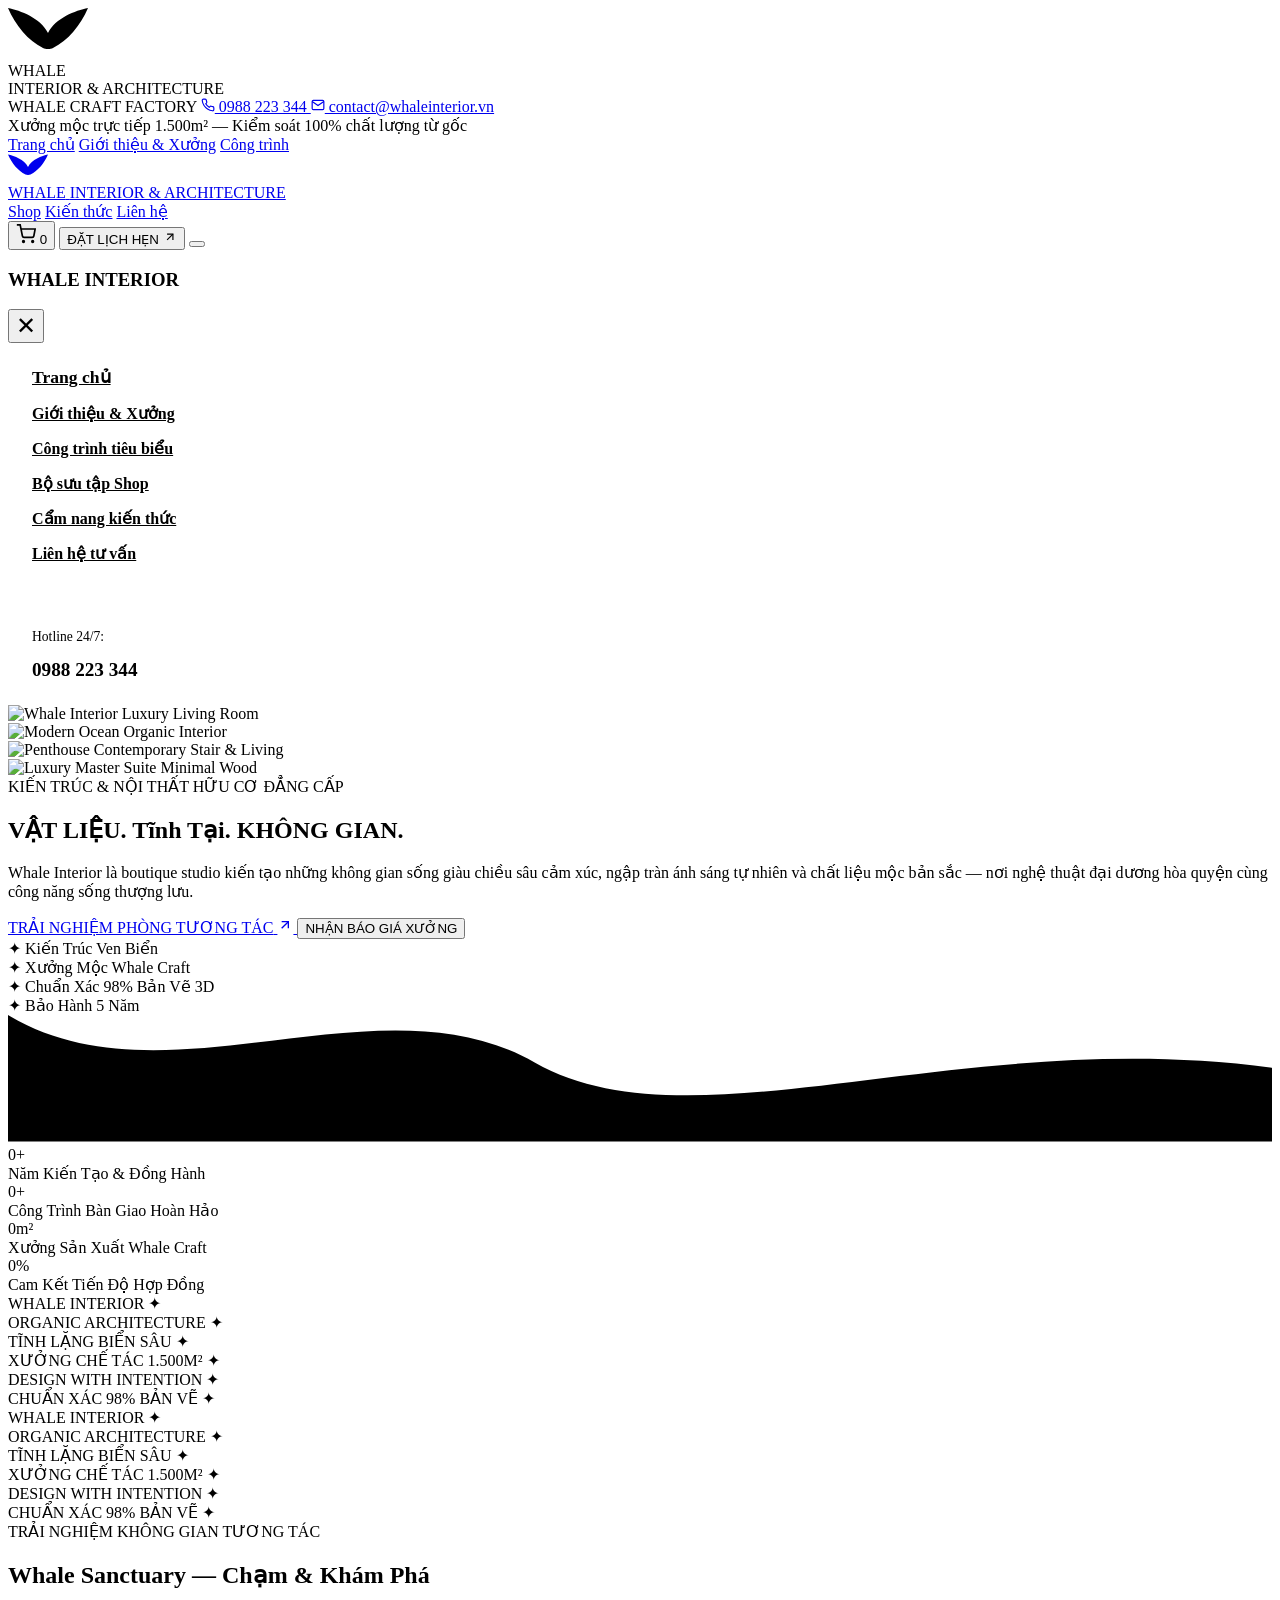
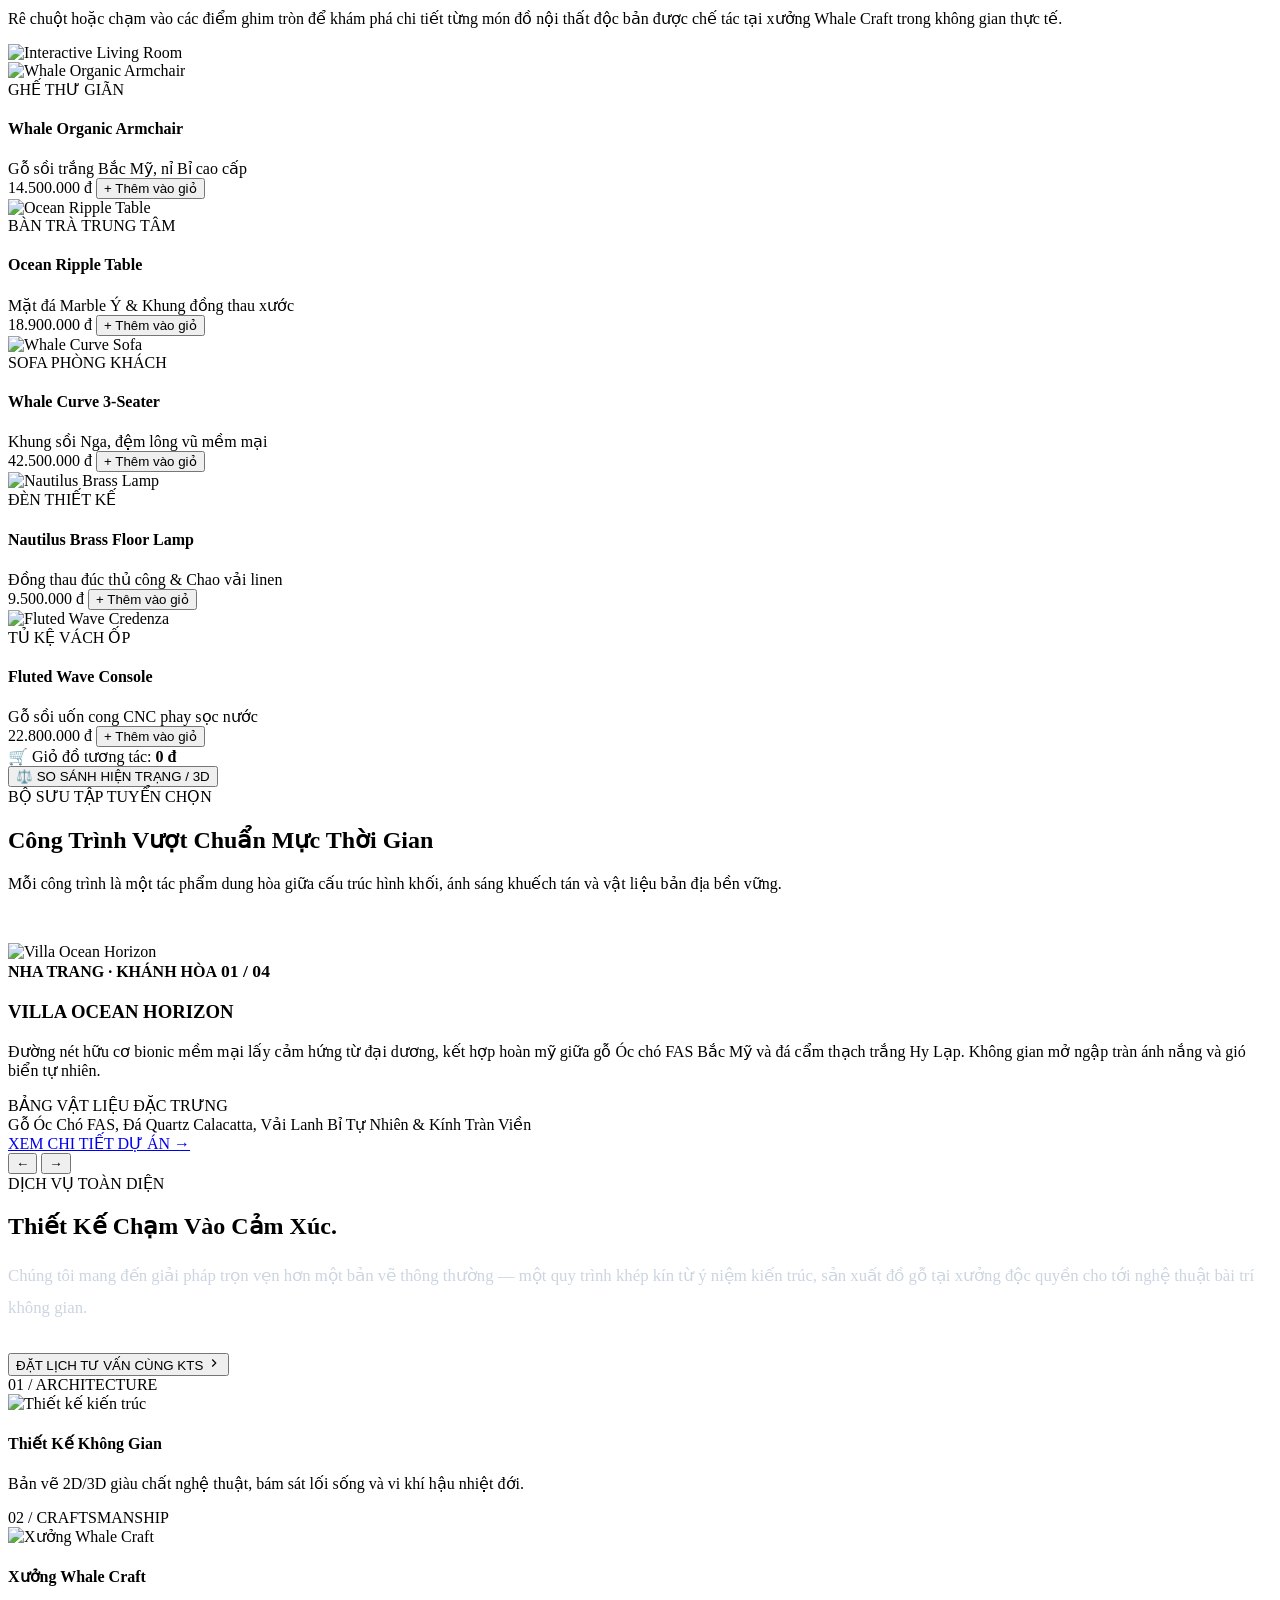
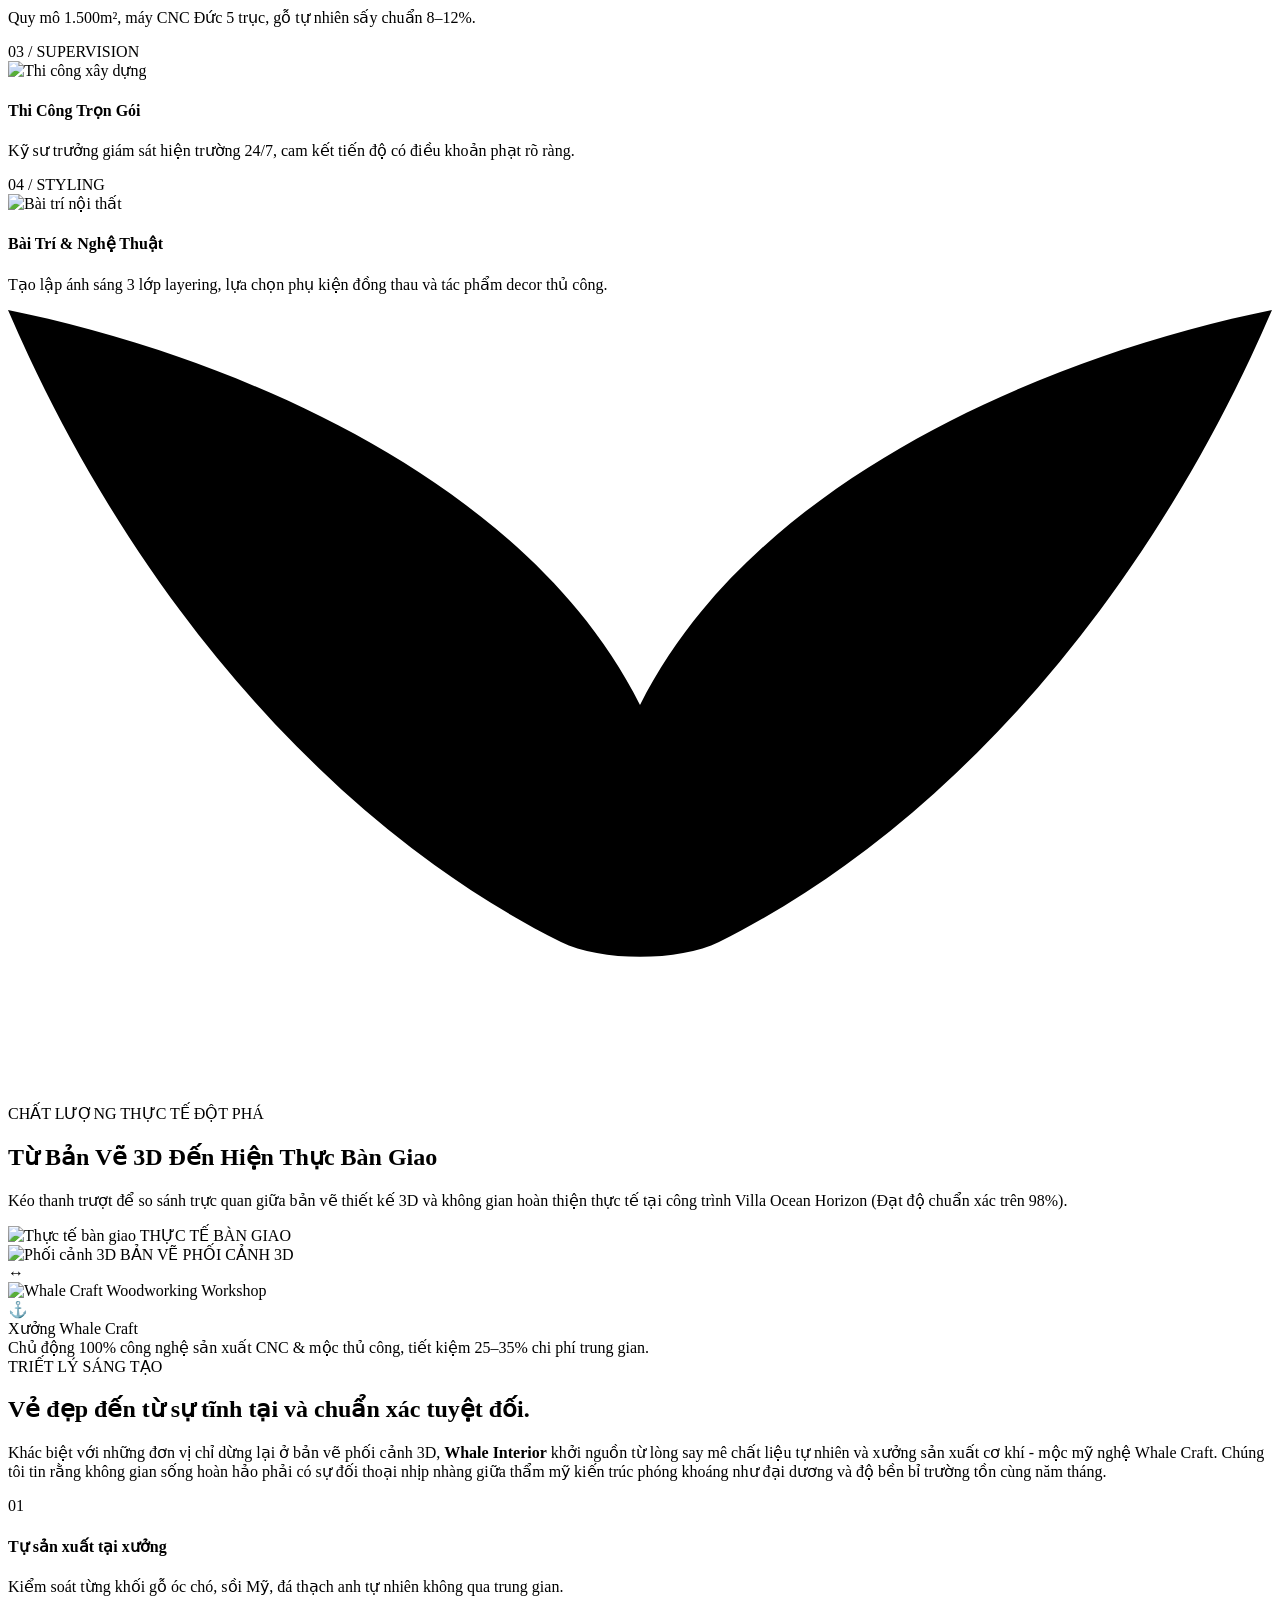
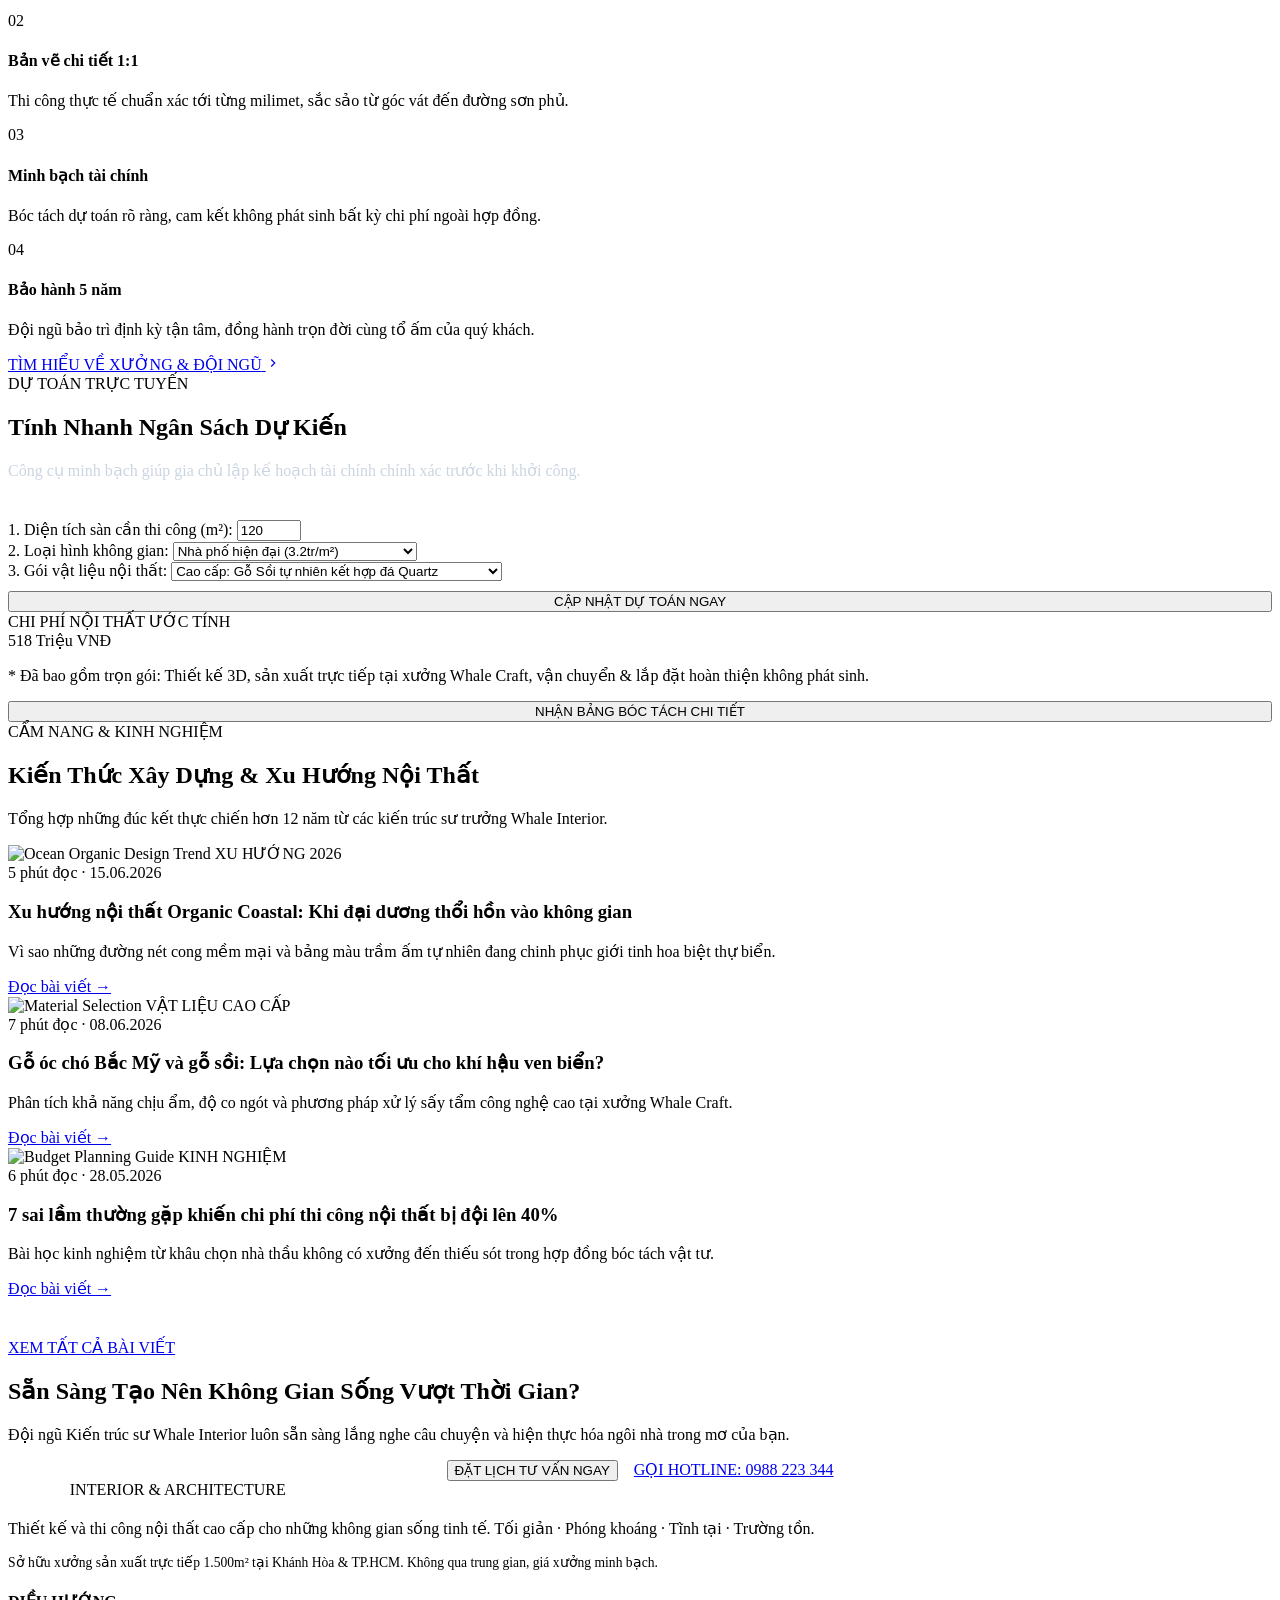
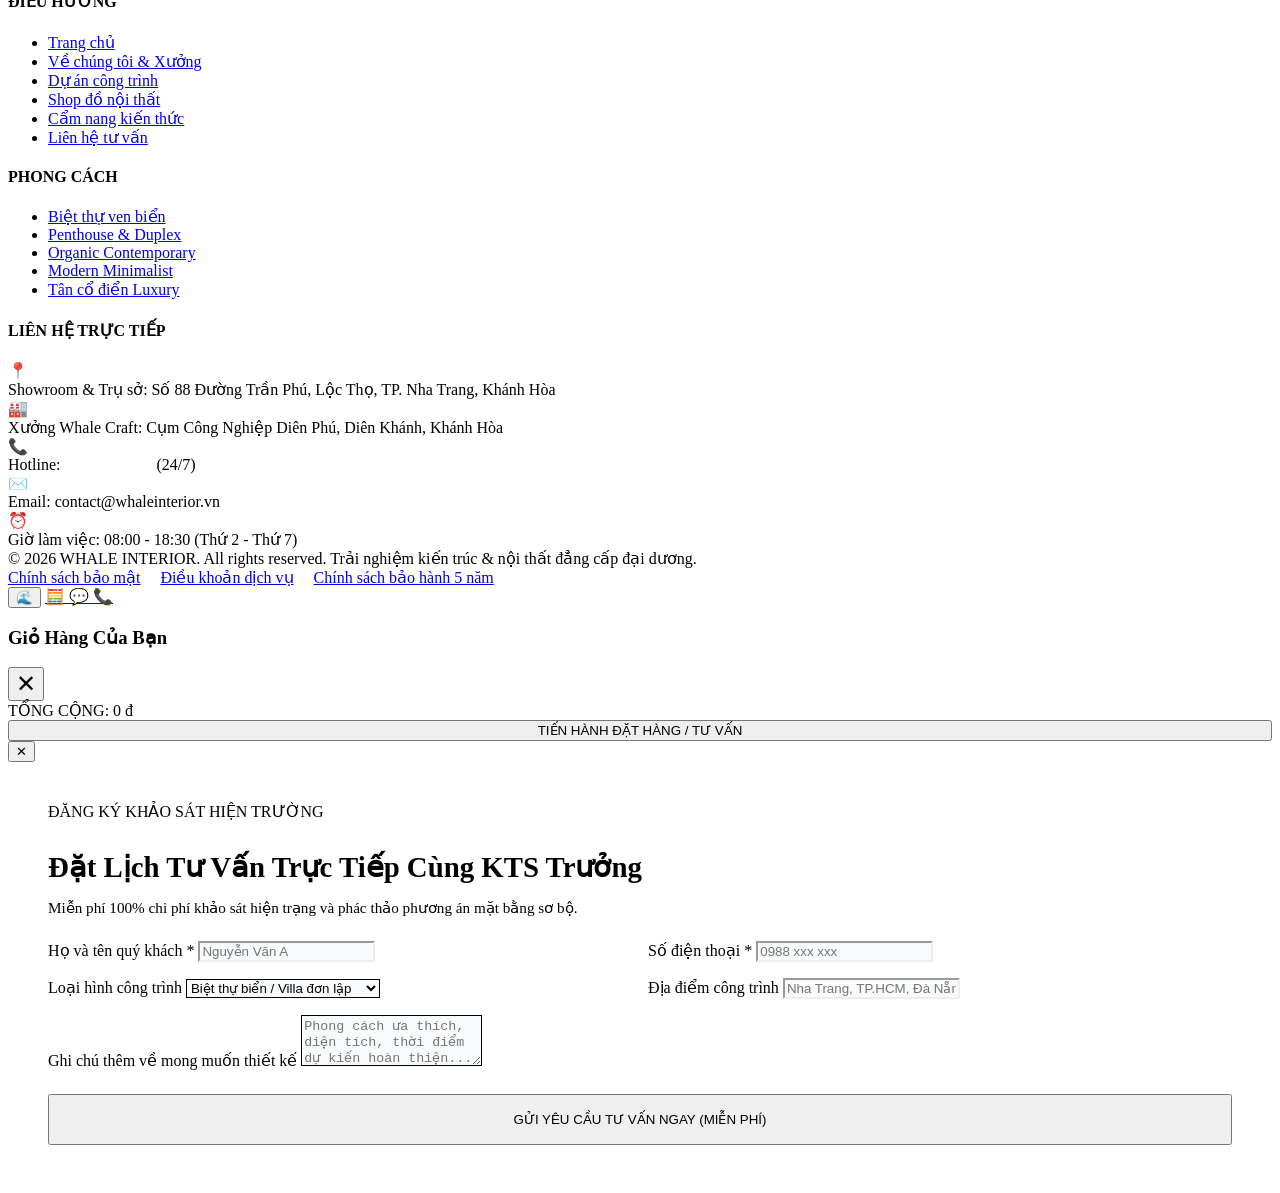
==== index.html @ c6dcd58f "Add files via upload" ====
<!DOCTYPE html>
<html lang="vi">
<head>
  <meta charset="UTF-8">
  <meta name="viewport" content="width=device-width, initial-scale=1.0">
  <title>WHALE INTERIOR — Kiến Trúc Phóng Khoáng · Nội Thất Hữu Cơ Đẳng Cấp</title>
  <meta name="description" content="Whale Interior — Không gian sống đương đại mang hơi thở đại dương. Trải nghiệm không gian tương tác Room Explorer, xưởng chế tác 1.500m², bảo hành 5 năm.">
  
  <!-- Google Fonts -->
  <link rel="preconnect" href="https://fonts.googleapis.com">
  <link rel="preconnect" href="https://fonts.gstatic.com" crossorigin>
  <link href="https://fonts.googleapis.com/css2?family=Playfair+Display:ital,wght@0,400..900;1,400..900&family=Plus+Jakarta+Sans:wght@300;400;500;600;700&display=swap" rel="stylesheet">
  
  <!-- CSS Stylesheet -->
  <link rel="stylesheet" href="css/style.css">
</head>
<body>

  <!-- Preloader: The Whale Ascent -->
  <div id="preloader">
    <div class="preloader-whale">
      <svg viewBox="0 0 64 40" width="80" height="50" fill="currentColor">
        <path d="M32 20C26 8 10 2 0 0C6 14 16 26 28 32C30 33 34 33 36 32C48 26 58 14 64 0C54 2 38 8 32 20Z"/>
      </svg>
    </div>
    <div class="preloader-brand">WHALE</div>
    <div class="preloader-sub">INTERIOR & ARCHITECTURE</div>
    <div class="preloader-bar-wrap">
      <div class="preloader-bar"></div>
    </div>
  </div>

  <!-- Topbar -->
  <div class="topbar">
    <div class="container">
      <div class="topbar-info">
        <span class="topbar-tag">WHALE CRAFT FACTORY</span>
        <a href="tel:0988223344">
          <svg width="14" height="14" viewBox="0 0 24 24" fill="none" stroke="currentColor" stroke-width="2"><path d="M22 16.92v3a2 2 0 0 1-2.18 2 19.79 19.79 0 0 1-8.63-3.07 19.5 19.5 0 0 1-6-6 19.79 19.79 0 0 1-3.07-8.67A2 2 0 0 1 4.11 2h3a2 2 0 0 1 2 1.72 12.84 12.84 0 0 0 .7 2.81 2 2 0 0 1-.45 2.11L8.09 9.91a16 16 0 0 0 6 6l1.27-1.27a2 2 0 0 1 2.11-.45 12.84 12.84 0 0 0 2.81.7A2 2 0 0 1 22 16.92z"/></svg>
          0988 223 344
        </a>
        <a href="mailto:contact@whaleinterior.vn">
          <svg width="14" height="14" viewBox="0 0 24 24" fill="none" stroke="currentColor" stroke-width="2"><path d="M4 4h16c1.1 0 2 .9 2 2v12c0 1.1-.9 2-2 2H4c-1.1 0-2-.9-2-2V6c0-1.1.9-2 2-2z"/><polyline points="22,6 12,13 2,6"/></svg>
          contact@whaleinterior.vn
        </a>
      </div>
      <div class="topbar-socials">
        <span>Xưởng mộc trực tiếp 1.500m² — Kiểm soát 100% chất lượng từ gốc</span>
      </div>
    </div>
  </div>

  <!-- Site Header -->
  <header class="site-header">
    <div class="container header-wrap">
      <!-- Left Navigation -->
      <nav class="nav-links">
        <a href="index.html" class="nav-link active">Trang chủ</a>
        <a href="ve-chung-toi.html" class="nav-link">Giới thiệu & Xưởng</a>
        <a href="du-an.html" class="nav-link">Công trình</a>
      </nav>

      <!-- Center Brand Logo -->
      <a href="index.html" class="brand">
        <div class="brand-icon">
          <svg viewBox="0 0 64 40" width="40" height="26" fill="currentColor">
            <path d="M32 20C26 8 10 2 0 0C6 14 16 26 28 32C30 33 34 33 36 32C48 26 58 14 64 0C54 2 38 8 32 20Z"/>
          </svg>
        </div>
        <span class="brand-title">WHALE</span>
        <span class="brand-sub">INTERIOR & ARCHITECTURE</span>
      </a>

      <!-- Right Navigation & Actions -->
      <div class="header-actions">
        <nav class="nav-links">
          <a href="shop.html" class="nav-link">Shop</a>
          <a href="kien-thuc.html" class="nav-link">Kiến thức</a>
          <a href="lien-he.html" class="nav-link">Liên hệ</a>
        </nav>

        <!-- Cart Button -->
        <button class="btn-cart-trigger" id="cartOpenBtn" title="Giỏ hàng">
          <svg width="20" height="20" viewBox="0 0 24 24" fill="none" stroke="currentColor" stroke-width="2"><circle cx="9" cy="21" r="1"/><circle cx="20" cy="21" r="1"/><path d="M1 1h4l2.68 13.39a2 2 0 0 0 2 1.61h9.72a2 2 0 0 0 2-1.61L23 6H6"/></svg>
          <span class="cart-badge">0</span>
        </button>

        <!-- Consultation Button -->
        <button class="btn-header-cta open-consult-modal">
          <span>ĐẶT LỊCH HẸN</span>
          <svg width="14" height="14" viewBox="0 0 24 24" fill="none" stroke="currentColor" stroke-width="2"><line x1="7" y1="17" x2="17" y2="7"/><polyline points="7 7 17 7 17 17"/></svg>
        </button>

        <!-- Mobile Toggle -->
        <button class="nav-toggle" aria-label="Menu">
          <span></span><span></span><span></span>
        </button>
      </div>
    </div>
  </header>

  <!-- Mobile Drawer -->
  <div id="mobileNavOverlay" class="cart-drawer-overlay"></div>
  <div id="mobileNavDrawer" class="cart-drawer">
    <div class="cart-drawer-head">
      <h3>WHALE INTERIOR</h3>
      <button onclick="document.getElementById('mobileNavDrawer').classList.remove('active'); document.getElementById('mobileNavOverlay').classList.remove('active');" style="font-size:1.5rem;">✕</button>
    </div>
    <div style="padding: 24px; display: flex; flex-direction: column; gap: 16px;">
      <a href="index.html" style="font-weight:700; color:var(--primary); font-size:1.1rem;">Trang chủ</a>
      <a href="ve-chung-toi.html" style="font-weight:600; color:var(--text-main);">Giới thiệu & Xưởng</a>
      <a href="du-an.html" style="font-weight:600; color:var(--text-main);">Công trình tiêu biểu</a>
      <a href="shop.html" style="font-weight:600; color:var(--text-main);">Bộ sưu tập Shop</a>
      <a href="kien-thuc.html" style="font-weight:600; color:var(--text-main);">Cẩm nang kiến thức</a>
      <a href="lien-he.html" style="font-weight:600; color:var(--text-main);">Liên hệ tư vấn</a>
      <hr style="border:none; border-top:1px solid var(--border-color); margin: 10px 0;">
      <div>
        <p style="font-size:0.85rem; color:var(--text-muted);">Hotline 24/7:</p>
        <strong style="font-size:1.2rem; color:var(--accent-gold);">0988 223 344</strong>
      </div>
    </div>
  </div>

  <main>
    <!-- Hero Cinematic Section (Editorial Typography Sōl Haus Style) -->
    <section class="hero">
      <div class="hero-slider">
        <div class="hero-slide active">
          <img src="https://images.unsplash.com/photo-1600210492486-724fe5c67fb0?auto=format&fit=crop&w=1920&q=80" alt="Whale Interior Luxury Living Room">
        </div>
        <div class="hero-slide">
          <img src="https://images.unsplash.com/photo-1618221195710-dd6b41faaea6?auto=format&fit=crop&w=1920&q=80" alt="Modern Ocean Organic Interior">
        </div>
        <div class="hero-slide">
          <img src="https://images.unsplash.com/photo-1600607687939-ce8a6c25118c?auto=format&fit=crop&w=1920&q=80" alt="Penthouse Contemporary Stair & Living">
        </div>
        <div class="hero-slide">
          <img src="https://images.unsplash.com/photo-1616486338812-3dadae4b4ace?auto=format&fit=crop&w=1920&q=80" alt="Luxury Master Suite Minimal Wood">
        </div>
      </div>
      <div class="hero-overlay"></div>

      <div class="hero-content">
        <span class="hero-badge reveal">KIẾN TRÚC & NỘI THẤT HỮU CƠ ĐẲNG CẤP</span>
        <h1 class="hero-title reveal stagger-1">
          VẬT LIỆU. <span class="italic-serif">Tĩnh Tại.</span> KHÔNG GIAN.
        </h1>
        <p class="hero-desc reveal stagger-2">Whale Interior là boutique studio kiến tạo những không gian sống giàu chiều sâu cảm xúc, ngập tràn ánh sáng tự nhiên và chất liệu mộc bản sắc — nơi nghệ thuật đại dương hòa quyện cùng công năng sống thượng lưu.</p>
        
        <div class="hero-actions reveal stagger-3">
          <a href="#roomExplorer" class="btn-primary">
            <span>TRẢI NGHIỆM PHÒNG TƯƠNG TÁC</span>
            <svg width="16" height="16" viewBox="0 0 24 24" fill="none" stroke="currentColor" stroke-width="2"><line x1="7" y1="17" x2="17" y2="7"/><polyline points="7 7 17 7 17 17"/></svg>
          </a>
          <button class="btn-secondary open-consult-modal">
            <span>NHẬN BÁO GIÁ XƯỞNG</span>
          </button>
        </div>

        <div class="hero-tags reveal stagger-4">
          <div class="hero-tag-item"><span>✦</span> Kiến Trúc Ven Biển</div>
          <div class="hero-tag-item"><span>✦</span> Xưởng Mộc Whale Craft</div>
          <div class="hero-tag-item"><span>✦</span> Chuẩn Xác 98% Bản Vẽ 3D</div>
          <div class="hero-tag-item"><span>✦</span> Bảo Hành 5 Năm</div>
        </div>
      </div>
    </section>

    <!-- Wave Divider -->
    <div class="wave-divider">
      <svg viewBox="0 0 1200 120" preserveAspectRatio="none">
        <path d="M0,0 C150,90 350,-40 500,45 C650,130 900,10 1200,50 L1200,120 L0,120 Z" class="shape-fill"></path>
      </svg>
    </div>

    <!-- Animated Metrics Strip -->
    <div class="container">
      <div class="metrics-strip reveal">
        <div class="metrics-grid">
          <div class="metric-item">
            <div class="metric-num" data-target="12" data-suffix="+">0<span>+</span></div>
            <div class="metric-label">Năm Kiến Tạo & Đồng Hành</div>
          </div>
          <div class="metric-item">
            <div class="metric-num" data-target="350" data-suffix="+">0<span>+</span></div>
            <div class="metric-label">Công Trình Bàn Giao Hoàn Hảo</div>
          </div>
          <div class="metric-item">
            <div class="metric-num" data-target="1500" data-suffix="m²">0<span>m²</span></div>
            <div class="metric-label">Xưởng Sản Xuất Whale Craft</div>
          </div>
          <div class="metric-item">
            <div class="metric-num" data-target="100" data-suffix="%">0<span>%</span></div>
            <div class="metric-label">Cam Kết Tiến Độ Hợp Đồng</div>
          </div>
        </div>
      </div>
    </div>

    <!-- Infinite Marquee Ticker (Editorial Brand Statement) -->
    <div class="marquee-container">
      <div class="marquee-track">
        <div class="marquee-item">WHALE INTERIOR <span class="marquee-dot">✦</span></div>
        <div class="marquee-item">ORGANIC ARCHITECTURE <span class="marquee-dot">✦</span></div>
        <div class="marquee-item">TĨNH LẶNG BIỂN SÂU <span class="marquee-dot">✦</span></div>
        <div class="marquee-item">XƯỞNG CHẾ TÁC 1.500M² <span class="marquee-dot">✦</span></div>
        <div class="marquee-item">DESIGN WITH INTENTION <span class="marquee-dot">✦</span></div>
        <div class="marquee-item">CHUẨN XÁC 98% BẢN VẼ <span class="marquee-dot">✦</span></div>
        <!-- Duplicated for seamless loop -->
        <div class="marquee-item">WHALE INTERIOR <span class="marquee-dot">✦</span></div>
        <div class="marquee-item">ORGANIC ARCHITECTURE <span class="marquee-dot">✦</span></div>
        <div class="marquee-item">TĨNH LẶNG BIỂN SÂU <span class="marquee-dot">✦</span></div>
        <div class="marquee-item">XƯỞNG CHẾ TÁC 1.500M² <span class="marquee-dot">✦</span></div>
        <div class="marquee-item">DESIGN WITH INTENTION <span class="marquee-dot">✦</span></div>
        <div class="marquee-item">CHUẨN XÁC 98% BẢN VẼ <span class="marquee-dot">✦</span></div>
      </div>
    </div>

    <!-- =======================================================================
         INTERACTIVE ROOM EXPLORER & SHOPPABLE HOTSPOTS (INSPIRATION: ROOMSKETCH)
         ======================================================================= -->
    <section class="room-explorer-section" id="roomExplorer">
      <div class="container">
        <div class="text-center reveal">
          <span class="section-label">TRẢI NGHIỆM KHÔNG GIAN TƯƠNG TÁC</span>
          <h2 class="section-title">Whale Sanctuary — Chạm & Khám Phá</h2>
          <p class="section-desc">Rê chuột hoặc chạm vào các điểm ghim tròn để khám phá chi tiết từng món đồ nội thất độc bản được chế tác tại xưởng Whale Craft trong không gian thực tế.</p>
        </div>

        <div class="room-stage-wrap reveal-scale">
          <!-- Room Canvas Image -->
          <img src="https://images.unsplash.com/photo-1600210492486-724fe5c67fb0?auto=format&fit=crop&w=1600&q=80" alt="Interactive Living Room" id="roomExplorerImg" class="room-canvas-img">

          <!-- Hotspot 1: Armchair (Bottom Left) -->
          <div class="hotspot" style="top: 68%; left: 24%;">
            <div class="hotspot-dot">
              <div class="hotspot-dot-inner"></div>
            </div>
            <div class="hotspot-card">
              <img src="https://images.unsplash.com/photo-1567538096630-e0c55bd6374c?auto=format&fit=crop&w=500&q=80" class="hotspot-card-thumb" alt="Whale Organic Armchair">
              <div class="hotspot-card-badge">GHẾ THƯ GIÃN</div>
              <h4 class="hotspot-card-title">Whale Organic Armchair</h4>
              <div class="hotspot-card-material">Gỗ sồi trắng Bắc Mỹ, nỉ Bỉ cao cấp</div>
              <div class="hotspot-card-footer">
                <span class="hotspot-card-price">14.500.000 đ</span>
                <button class="btn-hotspot-add">+ Thêm vào giỏ</button>
              </div>
            </div>
          </div>

          <!-- Hotspot 2: Marble Coffee Table (Center) -->
          <div class="hotspot" style="top: 76%; left: 52%;">
            <div class="hotspot-dot">
              <div class="hotspot-dot-inner"></div>
            </div>
            <div class="hotspot-card">
              <img src="https://images.unsplash.com/photo-1533090161767-e6ffed986c88?auto=format&fit=crop&w=500&q=80" class="hotspot-card-thumb" alt="Ocean Ripple Table">
              <div class="hotspot-card-badge">BÀN TRÀ TRUNG TÂM</div>
              <h4 class="hotspot-card-title">Ocean Ripple Table</h4>
              <div class="hotspot-card-material">Mặt đá Marble Ý & Khung đồng thau xước</div>
              <div class="hotspot-card-footer">
                <span class="hotspot-card-price">18.900.000 đ</span>
                <button class="btn-hotspot-add">+ Thêm vào giỏ</button>
              </div>
            </div>
          </div>

          <!-- Hotspot 3: Sofa Curve (Right Center) -->
          <div class="hotspot" style="top: 64%; left: 74%;">
            <div class="hotspot-dot">
              <div class="hotspot-dot-inner"></div>
            </div>
            <div class="hotspot-card">
              <img src="https://images.unsplash.com/photo-1617806118233-18e1de247200?auto=format&fit=crop&w=500&q=80" class="hotspot-card-thumb" alt="Whale Curve Sofa">
              <div class="hotspot-card-badge">SOFA PHÒNG KHÁCH</div>
              <h4 class="hotspot-card-title">Whale Curve 3-Seater</h4>
              <div class="hotspot-card-material">Khung sồi Nga, đệm lông vũ mềm mại</div>
              <div class="hotspot-card-footer">
                <span class="hotspot-card-price">42.500.000 đ</span>
                <button class="btn-hotspot-add">+ Thêm vào giỏ</button>
              </div>
            </div>
          </div>

          <!-- Hotspot 4: Brass Floor Lamp (Right Top) -->
          <div class="hotspot" style="top: 38%; left: 82%;">
            <div class="hotspot-dot">
              <div class="hotspot-dot-inner"></div>
            </div>
            <div class="hotspot-card">
              <img src="https://images.unsplash.com/photo-1507473885765-e6ed057f782c?auto=format&fit=crop&w=500&q=80" class="hotspot-card-thumb" alt="Nautilus Brass Lamp">
              <div class="hotspot-card-badge">ĐÈN THIẾT KẾ</div>
              <h4 class="hotspot-card-title">Nautilus Brass Floor Lamp</h4>
              <div class="hotspot-card-material">Đồng thau đúc thủ công & Chao vải linen</div>
              <div class="hotspot-card-footer">
                <span class="hotspot-card-price">9.500.000 đ</span>
                <button class="btn-hotspot-add">+ Thêm vào giỏ</button>
              </div>
            </div>
          </div>

          <!-- Hotspot 5: Fluted Console (Center Wall) -->
          <div class="hotspot" style="top: 45%; left: 42%;">
            <div class="hotspot-dot">
              <div class="hotspot-dot-inner"></div>
            </div>
            <div class="hotspot-card">
              <img src="https://images.unsplash.com/photo-1595428774223-ef52624120d2?auto=format&fit=crop&w=500&q=80" class="hotspot-card-thumb" alt="Fluted Wave Credenza">
              <div class="hotspot-card-badge">TỦ KỆ VÁCH ỐP</div>
              <h4 class="hotspot-card-title">Fluted Wave Console</h4>
              <div class="hotspot-card-material">Gỗ sồi uốn cong CNC phay sọc nước</div>
              <div class="hotspot-card-footer">
                <span class="hotspot-card-price">22.800.000 đ</span>
                <button class="btn-hotspot-add">+ Thêm vào giỏ</button>
              </div>
            </div>
          </div>

          <!-- Floating Bar inside Explorer -->
          <div class="room-explorer-bar">
            <div class="room-bar-cart" id="roomCartTrigger">
              <span>🛒</span> Giỏ đồ tương tác: <strong id="roomCartTotal" style="color:var(--accent-gold-light);">0 đ</strong>
            </div>
            <button class="btn-room-compare" id="btnRoomToggleCompare">
              <span>⚖️</span> SO SÁNH HIỆN TRẠNG / 3D
            </button>
          </div>
        </div>
      </div>
    </section>

    <!-- =======================================================================
         EDITORIAL PORTFOLIO CAROUSEL (INSPIRATION: SŌL HAUS "IMPRESSIONS THAT ENDURE")
         ======================================================================= -->
    <section class="portfolio-editorial-section">
      <div class="container">
        <div class="text-center reveal" style="margin-bottom: 50px;">
          <span class="section-label">BỘ SƯU TẬP TUYỂN CHỌN</span>
          <h2 class="section-title">Công Trình Vượt Chuẩn Mực Thời Gian</h2>
          <p class="section-desc">Mỗi công trình là một tác phẩm dung hòa giữa cấu trúc hình khối, ánh sáng khuếch tán và vật liệu bản địa bền vững.</p>
        </div>

        <div class="editorial-slider-wrap reveal-scale">
          <div class="editorial-slide-image-col">
            <img src="https://images.unsplash.com/photo-1600585154340-be6161a56a0c?auto=format&fit=crop&w=1000&q=80" alt="Villa Ocean Horizon" id="editorialSlideImg" class="editorial-slide-img">
          </div>

          <div class="editorial-slide-info">
            <div class="editorial-slide-meta">
              <span id="editorialSlideLoc" style="color:var(--accent-gold); font-weight:700;">NHA TRANG · KHÁNH HÒA</span>
              <span id="editorialSlideNum" style="font-family:var(--font-serif); font-size:1.1rem; color:var(--primary); font-weight:700;">01 / 04</span>
            </div>

            <h3 class="editorial-slide-title" id="editorialSlideTitle">VILLA OCEAN HORIZON</h3>
            <p class="editorial-slide-desc" id="editorialSlideDesc">Đường nét hữu cơ bionic mềm mại lấy cảm hứng từ đại dương, kết hợp hoàn mỹ giữa gỗ Óc chó FAS Bắc Mỹ và đá cẩm thạch trắng Hy Lạp. Không gian mở ngập tràn ánh nắng và gió biển tự nhiên.</p>

            <div class="material-swatches-box">
              <div class="material-swatches-label">BẢNG VẬT LIỆU ĐẶC TRƯNG</div>
              <div class="material-swatches-text" id="editorialSlideMaterials">Gỗ Óc Chó FAS, Đá Quartz Calacatta, Vải Lanh Bỉ Tự Nhiên & Kính Tràn Viền</div>
            </div>

            <div class="editorial-slider-nav">
              <a href="du-an.html" class="service-link">XEM CHI TIẾT DỰ ÁN →</a>
              <div class="slider-nav-btns">
                <button class="btn-slider-arrow" id="btnEditorialPrev" title="Công trình trước">←</button>
                <button class="btn-slider-arrow" id="btnEditorialNext" title="Công trình tiếp theo">→</button>
              </div>
            </div>
          </div>
        </div>
      </div>
    </section>

    <!-- =======================================================================
         DARK WOOD SERVICES MATRIX (INSPIRATION: SŌL HAUS "DESIGN THAT RESONATES")
         ======================================================================= -->
    <section class="services-dark-section">
      <div class="container">
        <div class="services-dark-grid">
          <div class="reveal-left">
            <span class="section-label" style="color:var(--accent-gold-light);">DỊCH VỤ TOÀN DIỆN</span>
            <h2 class="section-title text-white" style="margin-bottom:20px;">
              Thiết Kế Chạm Vào Cảm Xúc.
            </h2>
            <p style="color:#cbd5e1; font-size:1.05rem; line-height:1.85; margin-bottom:30px;">
              Chúng tôi mang đến giải pháp trọn vẹn hơn một bản vẽ thông thường — một quy trình khép kín từ ý niệm kiến trúc, sản xuất đồ gỗ tại xưởng độc quyền cho tới nghệ thuật bài trí không gian.
            </p>
            <button class="btn-primary open-consult-modal">
              <span>ĐẶT LỊCH TƯ VẤN CÙNG KTS</span>
              <svg width="14" height="14" viewBox="0 0 24 24" fill="none" stroke="currentColor" stroke-width="2"><polyline points="9 18 15 12 9 6"/></svg>
            </button>
          </div>

          <div class="services-matrix reveal-right">
            <!-- 01 -->
            <div class="service-matrix-card">
              <div class="service-card-num">01 / ARCHITECTURE</div>
              <img src="https://images.unsplash.com/photo-1600607687939-ce8a6c25118c?auto=format&fit=crop&w=500&q=80" class="service-card-thumb" alt="Thiết kế kiến trúc">
              <h4 class="service-card-title">Thiết Kế Không Gian</h4>
              <p class="service-card-desc">Bản vẽ 2D/3D giàu chất nghệ thuật, bám sát lối sống và vi khí hậu nhiệt đới.</p>
            </div>

            <!-- 02 -->
            <div class="service-matrix-card">
              <div class="service-card-num">02 / CRAFTSMANSHIP</div>
              <img src="https://images.unsplash.com/photo-1540575467063-178a50c2df87?auto=format&fit=crop&w=500&q=80" class="service-card-thumb" alt="Xưởng Whale Craft">
              <h4 class="service-card-title">Xưởng Whale Craft</h4>
              <p class="service-card-desc">Quy mô 1.500m², máy CNC Đức 5 trục, gỗ tự nhiên sấy chuẩn 8–12%.</p>
            </div>

            <!-- 03 -->
            <div class="service-matrix-card">
              <div class="service-card-num">03 / SUPERVISION</div>
              <img src="https://images.unsplash.com/photo-1581092160607-ee22621dd758?auto=format&fit=crop&w=500&q=80" class="service-card-thumb" alt="Thi công xây dựng">
              <h4 class="service-card-title">Thi Công Trọn Gói</h4>
              <p class="service-card-desc">Kỹ sư trưởng giám sát hiện trường 24/7, cam kết tiến độ có điều khoản phạt rõ ràng.</p>
            </div>

            <!-- 04 -->
            <div class="service-matrix-card">
              <div class="service-card-num">04 / STYLING</div>
              <img src="https://images.unsplash.com/photo-1507473885765-e6ed057f782c?auto=format&fit=crop&w=500&q=80" class="service-card-thumb" alt="Bài trí nội thất">
              <h4 class="service-card-title">Bài Trí & Nghệ Thuật</h4>
              <p class="service-card-desc">Tạo lập ánh sáng 3 lớp layering, lựa chọn phụ kiện đồng thau và tác phẩm decor thủ công.</p>
            </div>
          </div>
        </div>
      </div>
    </section>

    <!-- Before & After Interactive Comparison Slider -->
    <section class="before-after-section">
      <svg class="whale-watermark" viewBox="0 0 64 40" fill="currentColor">
        <path d="M32 20C26 8 10 2 0 0C6 14 16 26 28 32C30 33 34 33 36 32C48 26 58 14 64 0C54 2 38 8 32 20Z"/>
      </svg>

      <div class="container">
        <div class="text-center reveal">
          <span class="section-label">CHẤT LƯỢNG THỰC TẾ ĐỘT PHÁ</span>
          <h2 class="section-title">Từ Bản Vẽ 3D Đến Hiện Thực Bàn Giao</h2>
          <p class="section-desc">Kéo thanh trượt để so sánh trực quan giữa bản vẽ thiết kế 3D và không gian hoàn thiện thực tế tại công trình Villa Ocean Horizon (Đạt độ chuẩn xác trên 98%).</p>
        </div>

        <div class="before-after-card reveal-scale">
          <!-- After (Actual Construction) -->
          <img src="https://images.unsplash.com/photo-1600210492486-724fe5c67fb0?auto=format&fit=crop&w=1200&q=80" alt="Thực tế bàn giao" class="ba-image">
          <span class="ba-badge ba-badge-after">THỰC TẾ BÀN GIAO</span>

          <!-- Before (3D Render) -->
          <div class="ba-before">
            <img src="https://images.unsplash.com/photo-1618221195710-dd6b41faaea6?auto=format&fit=crop&w=1200&q=80" alt="Phối cảnh 3D">
            <span class="ba-badge ba-badge-before">BẢN VẼ PHỐI CẢNH 3D</span>
          </div>

          <!-- Handle -->
          <div class="ba-slider-handle">↔</div>
        </div>
      </div>
    </section>

    <!-- Philosophy & Difference Section -->
    <section class="philosophy-section">
      <div class="container">
        <div class="philosophy-grid">
          <div class="philosophy-images reveal-left">
            <div class="philosophy-img-main">
              <img src="https://images.unsplash.com/photo-1616046229478-9901c5536a45?auto=format&fit=crop&w=900&q=80" alt="Whale Craft Woodworking Workshop">
            </div>
            <div class="philosophy-badge-card">
              <div class="badge-card-icon">⚓</div>
              <div class="badge-card-title">Xưởng Whale Craft</div>
              <div class="badge-card-desc">Chủ động 100% công nghệ sản xuất CNC & mộc thủ công, tiết kiệm 25–35% chi phí trung gian.</div>
            </div>
          </div>

          <div class="philosophy-content reveal-right">
            <span class="section-label">TRIẾT LÝ SÁNG TẠO</span>
            <h2>Vẻ đẹp đến từ sự tĩnh tại và chuẩn xác tuyệt đối.</h2>
            <p>Khác biệt với những đơn vị chỉ dừng lại ở bản vẽ phối cảnh 3D, <strong>Whale Interior</strong> khởi nguồn từ lòng say mê chất liệu tự nhiên và xưởng sản xuất cơ khí - mộc mỹ nghệ Whale Craft. Chúng tôi tin rằng không gian sống hoàn hảo phải có sự đối thoại nhịp nhàng giữa thẩm mỹ kiến trúc phóng khoáng như đại dương và độ bền bỉ trường tồn cùng năm tháng.</p>
            
            <div class="features-list">
              <div class="feature-box">
                <div class="feature-icon-circle">01</div>
                <div>
                  <h4>Tự sản xuất tại xưởng</h4>
                  <p>Kiểm soát từng khối gỗ óc chó, sồi Mỹ, đá thạch anh tự nhiên không qua trung gian.</p>
                </div>
              </div>
              <div class="feature-box">
                <div class="feature-icon-circle">02</div>
                <div>
                  <h4>Bản vẽ chi tiết 1:1</h4>
                  <p>Thi công thực tế chuẩn xác tới từng milimet, sắc sảo từ góc vát đến đường sơn phủ.</p>
                </div>
              </div>
              <div class="feature-box">
                <div class="feature-icon-circle">03</div>
                <div>
                  <h4>Minh bạch tài chính</h4>
                  <p>Bóc tách dự toán rõ ràng, cam kết không phát sinh bất kỳ chi phí ngoài hợp đồng.</p>
                </div>
              </div>
              <div class="feature-box">
                <div class="feature-icon-circle">04</div>
                <div>
                  <h4>Bảo hành 5 năm</h4>
                  <p>Đội ngũ bảo trì định kỳ tận tâm, đồng hành trọn đời cùng tổ ấm của quý khách.</p>
                </div>
              </div>
            </div>

            <a href="ve-chung-toi.html" class="btn-primary">
              <span>TÌM HIỂU VỀ XƯỞNG & ĐỘI NGŨ</span>
              <svg width="14" height="14" viewBox="0 0 24 24" fill="none" stroke="currentColor" stroke-width="2"><polyline points="9 18 15 12 9 6"/></svg>
            </a>
          </div>
        </div>
      </div>
    </section>

    <!-- Interactive Cost Calculator -->
    <section class="calculator-section" id="du-toan">
      <div class="container">
        <div class="text-center reveal" style="margin-bottom: 40px;">
          <span class="section-label" style="color:var(--accent-gold-light);">DỰ TOÁN TRỰC TUYẾN</span>
          <h2 class="section-title text-white">Tính Nhanh Ngân Sách Dự Kiến</h2>
          <p class="section-desc" style="color:#cbd5e1;">Công cụ minh bạch giúp gia chủ lập kế hoạch tài chính chính xác trước khi khởi công.</p>
        </div>

        <div class="calculator-box reveal-scale">
          <div class="calculator-grid">
            <div class="calc-inputs">
              <div class="calc-form-group">
                <label class="calc-label">1. Diện tích sàn cần thi công (m²):</label>
                <input type="number" id="calcArea" class="calc-input" value="120" min="20" max="2000">
              </div>

              <div class="calc-form-group">
                <label class="calc-label">2. Loại hình không gian:</label>
                <select id="calcType" class="calc-select">
                  <option value="2500000">Căn hộ chung cư cao cấp (2.5tr/m²)</option>
                  <option value="3200000" selected>Nhà phố hiện đại (3.2tr/m²)</option>
                  <option value="4500000">Biệt thự đơn lập / Song lập (4.5tr/m²)</option>
                  <option value="5800000">Penthouse / Villa View Biển (5.8tr/m²)</option>
                </select>
              </div>

              <div class="calc-form-group">
                <label class="calc-label">3. Gói vật liệu nội thất:</label>
                <select id="calcPackage" class="calc-select">
                  <option value="1.0">Tiêu chuẩn: MDF chống ẩm An Cường cao cấp</option>
                  <option value="1.35" selected>Cao cấp: Gỗ Sồi tự nhiên kết hợp đá Quartz</option>
                  <option value="1.8">Thượng hạng: 100% Gỗ Óc Chó Bắc Mỹ & Da Bò Ý</option>
                </select>
              </div>

              <button id="btnCalculate" class="btn-primary" style="width:100%; justify-content:center; margin-top:10px;">
                CẬP NHẬT DỰ TOÁN NGAY
              </button>
            </div>

            <div class="calc-result-col">
              <div class="calc-result-card">
                <div class="calc-result-title">CHI PHÍ NỘI THẤT ƯỚC TÍNH</div>
                <div class="calc-result-val" id="calcResultValue">518 <span>Triệu VNĐ</span></div>
                <p class="calc-result-note">* Đã bao gồm trọn gói: Thiết kế 3D, sản xuất trực tiếp tại xưởng Whale Craft, vận chuyển & lắp đặt hoàn thiện không phát sinh.</p>
                <button class="btn-primary open-consult-modal" style="width:100%; justify-content:center;">
                  NHẬN BẢNG BÓC TÁCH CHI TIẾT
                </button>
              </div>
            </div>
          </div>
        </div>
      </div>
    </section>

    <!-- Knowledge / Blog Section -->
    <section class="blog-section">
      <div class="container">
        <div class="text-center reveal">
          <span class="section-label">CẨM NANG & KINH NGHIỆM</span>
          <h2 class="section-title">Kiến Thức Xây Dựng & Xu Hướng Nội Thất</h2>
          <p class="section-desc">Tổng hợp những đúc kết thực chiến hơn 12 năm từ các kiến trúc sư trưởng Whale Interior.</p>
        </div>

        <div class="blog-grid">
          <div class="blog-card reveal stagger-1">
            <div class="blog-thumb">
              <img src="https://images.unsplash.com/photo-1618221195710-dd6b41faaea6?auto=format&fit=crop&w=700&q=80" alt="Ocean Organic Design Trend">
              <span class="blog-cat-badge">XU HƯỚNG 2026</span>
            </div>
            <div class="blog-body">
              <div class="blog-meta">5 phút đọc · 15.06.2026</div>
              <h3 class="blog-title">Xu hướng nội thất Organic Coastal: Khi đại dương thổi hồn vào không gian</h3>
              <p class="blog-excerpt">Vì sao những đường nét cong mềm mại và bảng màu trầm ấm tự nhiên đang chinh phục giới tinh hoa biệt thự biển.</p>
              <a href="kien-thuc.html" class="blog-readmore">Đọc bài viết →</a>
            </div>
          </div>

          <div class="blog-card reveal stagger-2">
            <div class="blog-thumb">
              <img src="https://images.unsplash.com/photo-1586023492125-27b2c045efd7?auto=format&fit=crop&w=700&q=80" alt="Material Selection">
              <span class="blog-cat-badge">VẬT LIỆU CAO CẤP</span>
            </div>
            <div class="blog-body">
              <div class="blog-meta">7 phút đọc · 08.06.2026</div>
              <h3 class="blog-title">Gỗ óc chó Bắc Mỹ và gỗ sồi: Lựa chọn nào tối ưu cho khí hậu ven biển?</h3>
              <p class="blog-excerpt">Phân tích khả năng chịu ẩm, độ co ngót và phương pháp xử lý sấy tẩm công nghệ cao tại xưởng Whale Craft.</p>
              <a href="kien-thuc.html" class="blog-readmore">Đọc bài viết →</a>
            </div>
          </div>

          <div class="blog-card reveal stagger-3">
            <div class="blog-thumb">
              <img src="https://images.unsplash.com/photo-1600585154526-990dced4db0d?auto=format&fit=crop&w=700&q=80" alt="Budget Planning Guide">
              <span class="blog-cat-badge">KINH NGHIỆM</span>
            </div>
            <div class="blog-body">
              <div class="blog-meta">6 phút đọc · 28.05.2026</div>
              <h3 class="blog-title">7 sai lầm thường gặp khiến chi phí thi công nội thất bị đội lên 40%</h3>
              <p class="blog-excerpt">Bài học kinh nghiệm từ khâu chọn nhà thầu không có xưởng đến thiếu sót trong hợp đồng bóc tách vật tư.</p>
              <a href="kien-thuc.html" class="blog-readmore">Đọc bài viết →</a>
            </div>
          </div>
        </div>

        <div class="text-center reveal" style="margin-top: 40px;">
          <a href="kien-thuc.html" class="btn-primary">
            <span>XEM TẤT CẢ BÀI VIẾT</span>
          </a>
        </div>
      </div>
    </section>

    <!-- Call to Action Banner -->
    <section class="cta-banner">
      <div class="container cta-banner-content reveal">
        <h2>Sẵn Sàng Tạo Nên Không Gian Sống Vượt Thời Gian?</h2>
        <p>Đội ngũ Kiến trúc sư Whale Interior luôn sẵn sàng lắng nghe câu chuyện và hiện thực hóa ngôi nhà trong mơ của bạn.</p>
        <div style="display:flex; justify-content:center; gap:16px; flex-wrap:wrap;">
          <button class="btn-primary open-consult-modal">
            ĐẶT LỊCH TƯ VẤN NGAY
          </button>
          <a href="tel:0988223344" class="btn-secondary">
            GỌI HOTLINE: 0988 223 344
          </a>
        </div>
      </div>
    </section>
  </main>

  <!-- Site Footer -->
  <footer class="site-footer">
    <div class="container">
      <div class="footer-grid">
        <div class="footer-col">
          <div class="brand" style="align-items:flex-start; text-align:left; padding:0; margin-bottom:20px;">
            <span class="brand-title" style="color:#fff;">WHALE</span>
            <span class="brand-sub">INTERIOR & ARCHITECTURE</span>
          </div>
          <p>Thiết kế và thi công nội thất cao cấp cho những không gian sống tinh tế. Tối giản · Phóng khoáng · Tĩnh tại · Trường tồn.</p>
          <p style="font-size:0.85rem; color:var(--text-light);">Sở hữu xưởng sản xuất trực tiếp 1.500m² tại Khánh Hòa & TP.HCM. Không qua trung gian, giá xưởng minh bạch.</p>
        </div>

        <div class="footer-col">
          <h4>ĐIỀU HƯỚNG</h4>
          <ul class="footer-links">
            <li><a href="index.html">Trang chủ</a></li>
            <li><a href="ve-chung-toi.html">Về chúng tôi & Xưởng</a></li>
            <li><a href="du-an.html">Dự án công trình</a></li>
            <li><a href="shop.html">Shop đồ nội thất</a></li>
            <li><a href="kien-thuc.html">Cẩm nang kiến thức</a></li>
            <li><a href="lien-he.html">Liên hệ tư vấn</a></li>
          </ul>
        </div>

        <div class="footer-col">
          <h4>PHONG CÁCH</h4>
          <ul class="footer-links">
            <li><a href="du-an.html">Biệt thự ven biển</a></li>
            <li><a href="du-an.html">Penthouse & Duplex</a></li>
            <li><a href="du-an.html">Organic Contemporary</a></li>
            <li><a href="du-an.html">Modern Minimalist</a></li>
            <li><a href="du-an.html">Tân cổ điển Luxury</a></li>
          </ul>
        </div>

        <div class="footer-col">
          <h4>LIÊN HỆ TRỰC TIẾP</h4>
          <div class="footer-contact-item">
            <span>📍</span>
            <div>Showroom & Trụ sở: Số 88 Đường Trần Phú, Lộc Thọ, TP. Nha Trang, Khánh Hòa</div>
          </div>
          <div class="footer-contact-item">
            <span>🏭</span>
            <div>Xưởng Whale Craft: Cụm Công Nghiệp Diên Phú, Diên Khánh, Khánh Hòa</div>
          </div>
          <div class="footer-contact-item">
            <span>📞</span>
            <div>Hotline: <strong style="color:#fff;">0988 223 344</strong> (24/7)</div>
          </div>
          <div class="footer-contact-item">
            <span>✉️</span>
            <div>Email: contact@whaleinterior.vn</div>
          </div>
          <div class="footer-contact-item">
            <span>⏰</span>
            <div>Giờ làm việc: 08:00 - 18:30 (Thứ 2 - Thứ 7)</div>
          </div>
        </div>
      </div>

      <div class="footer-bottom">
        <div>© 2026 WHALE INTERIOR. All rights reserved. Trải nghiệm kiến trúc & nội thất đẳng cấp đại dương.</div>
        <div style="display:flex; gap:20px;">
          <a href="#">Chính sách bảo mật</a>
          <a href="#">Điều khoản dịch vụ</a>
          <a href="#">Chính sách bảo hành 5 năm</a>
        </div>
      </div>
    </div>
  </footer>

  <!-- Floating Contact Buttons & Audio Synthesizer -->
  <div class="floating-contact">
    <button class="float-btn float-audio" id="oceanAudioToggle" title="Bật âm thanh tĩnh lặng đại dương (Whale Soundscape)">
      🌊
    </button>
    <a href="#du-toan" class="float-btn float-calc" title="Dự toán chi phí">
      🧮
    </a>
    <a href="https://zalo.me/0988223344" target="_blank" class="float-btn float-zalo" title="Chat Zalo">
      💬
    </a>
    <a href="tel:0988223344" class="float-btn float-phone" title="Gọi Hotline">
      📞
    </a>
  </div>

  <!-- Cart Drawer -->
  <div class="cart-drawer-overlay" id="cartDrawerOverlay"></div>
  <div class="cart-drawer" id="cartDrawer">
    <div class="cart-drawer-head">
      <h3>Giỏ Hàng Của Bạn</h3>
      <button id="closeCartBtn" style="font-size:1.5rem; color:var(--text-main);">✕</button>
    </div>
    <div class="cart-items-list" id="cartItemsList"></div>
    <div class="cart-drawer-foot">
      <div class="cart-total-row">
        <span>TỔNG CỘNG:</span>
        <span class="text-gold" id="cartTotalPrice">0 đ</span>
      </div>
      <button class="btn-primary open-consult-modal" style="width:100%; justify-content:center;">
        TIẾN HÀNH ĐẶT HÀNG / TƯ VẤN
      </button>
    </div>
  </div>

  <!-- Consultation Booking Modal -->
  <div class="modal-overlay" id="consultModalOverlay"></div>
  <div class="modal-overlay" id="consultModal">
    <div class="modal-content">
      <button class="modal-close" id="closeConsultModal">✕</button>
      <div style="padding: 40px;">
        <span class="section-label">ĐĂNG KÝ KHẢO SÁT HIỆN TRƯỜNG</span>
        <h3 class="section-title" style="font-size:1.8rem; margin-bottom:12px;">Đặt Lịch Tư Vấn Trực Tiếp Cùng KTS Trưởng</h3>
        <p style="color:var(--text-muted); font-size:0.95rem; margin-bottom:24px;">Miễn phí 100% chi phí khảo sát hiện trạng và phác thảo phương án mặt bằng sơ bộ.</p>

        <form id="consultForm">
          <div style="display:grid; grid-template-columns:1fr 1fr; gap:16px; margin-bottom:16px;">
            <div>
              <label class="calc-label" style="color:var(--text-main);">Họ và tên quý khách *</label>
              <input type="text" class="calc-input" style="color:var(--text-main); border-color:var(--border-color); background:#f8fafc;" placeholder="Nguyễn Văn A" required>
            </div>
            <div>
              <label class="calc-label" style="color:var(--text-main);">Số điện thoại *</label>
              <input type="tel" class="calc-input" style="color:var(--text-main); border-color:var(--border-color); background:#f8fafc;" placeholder="0988 xxx xxx" required>
            </div>
          </div>

          <div style="display:grid; grid-template-columns:1fr 1fr; gap:16px; margin-bottom:16px;">
            <div>
              <label class="calc-label" style="color:var(--text-main);">Loại hình công trình</label>
              <select class="calc-select" style="color:var(--text-main); border-color:var(--border-color); background:#f8fafc;">
                <option>Biệt thự biển / Villa đơn lập</option>
                <option>Penthouse / Căn hộ cao cấp</option>
                <option>Nhà phố / Shophouse</option>
                <option>Khách sạn / Nhà hàng / Cafe</option>
              </select>
            </div>
            <div>
              <label class="calc-label" style="color:var(--text-main);">Địa điểm công trình</label>
              <input type="text" class="calc-input" style="color:var(--text-main); border-color:var(--border-color); background:#f8fafc;" placeholder="Nha Trang, TP.HCM, Đà Nẵng...">
            </div>
          </div>

          <div style="margin-bottom:24px;">
            <label class="calc-label" style="color:var(--text-main);">Ghi chú thêm về mong muốn thiết kế</label>
            <textarea class="calc-input" rows="3" style="color:var(--text-main); border-color:var(--border-color); background:#f8fafc;" placeholder="Phong cách ưa thích, diện tích, thời điểm dự kiến hoàn thiện..."></textarea>
          </div>

          <button type="submit" class="btn-primary" style="width:100%; justify-content:center; padding:16px;">
            GỬI YÊU CẦU TƯ VẤN NGAY (MIỄN PHÍ)
          </button>
        </form>
      </div>
    </div>
  </div>

  <!-- Scripts -->
  <script src="js/main.js"></script>
</body>
</html>
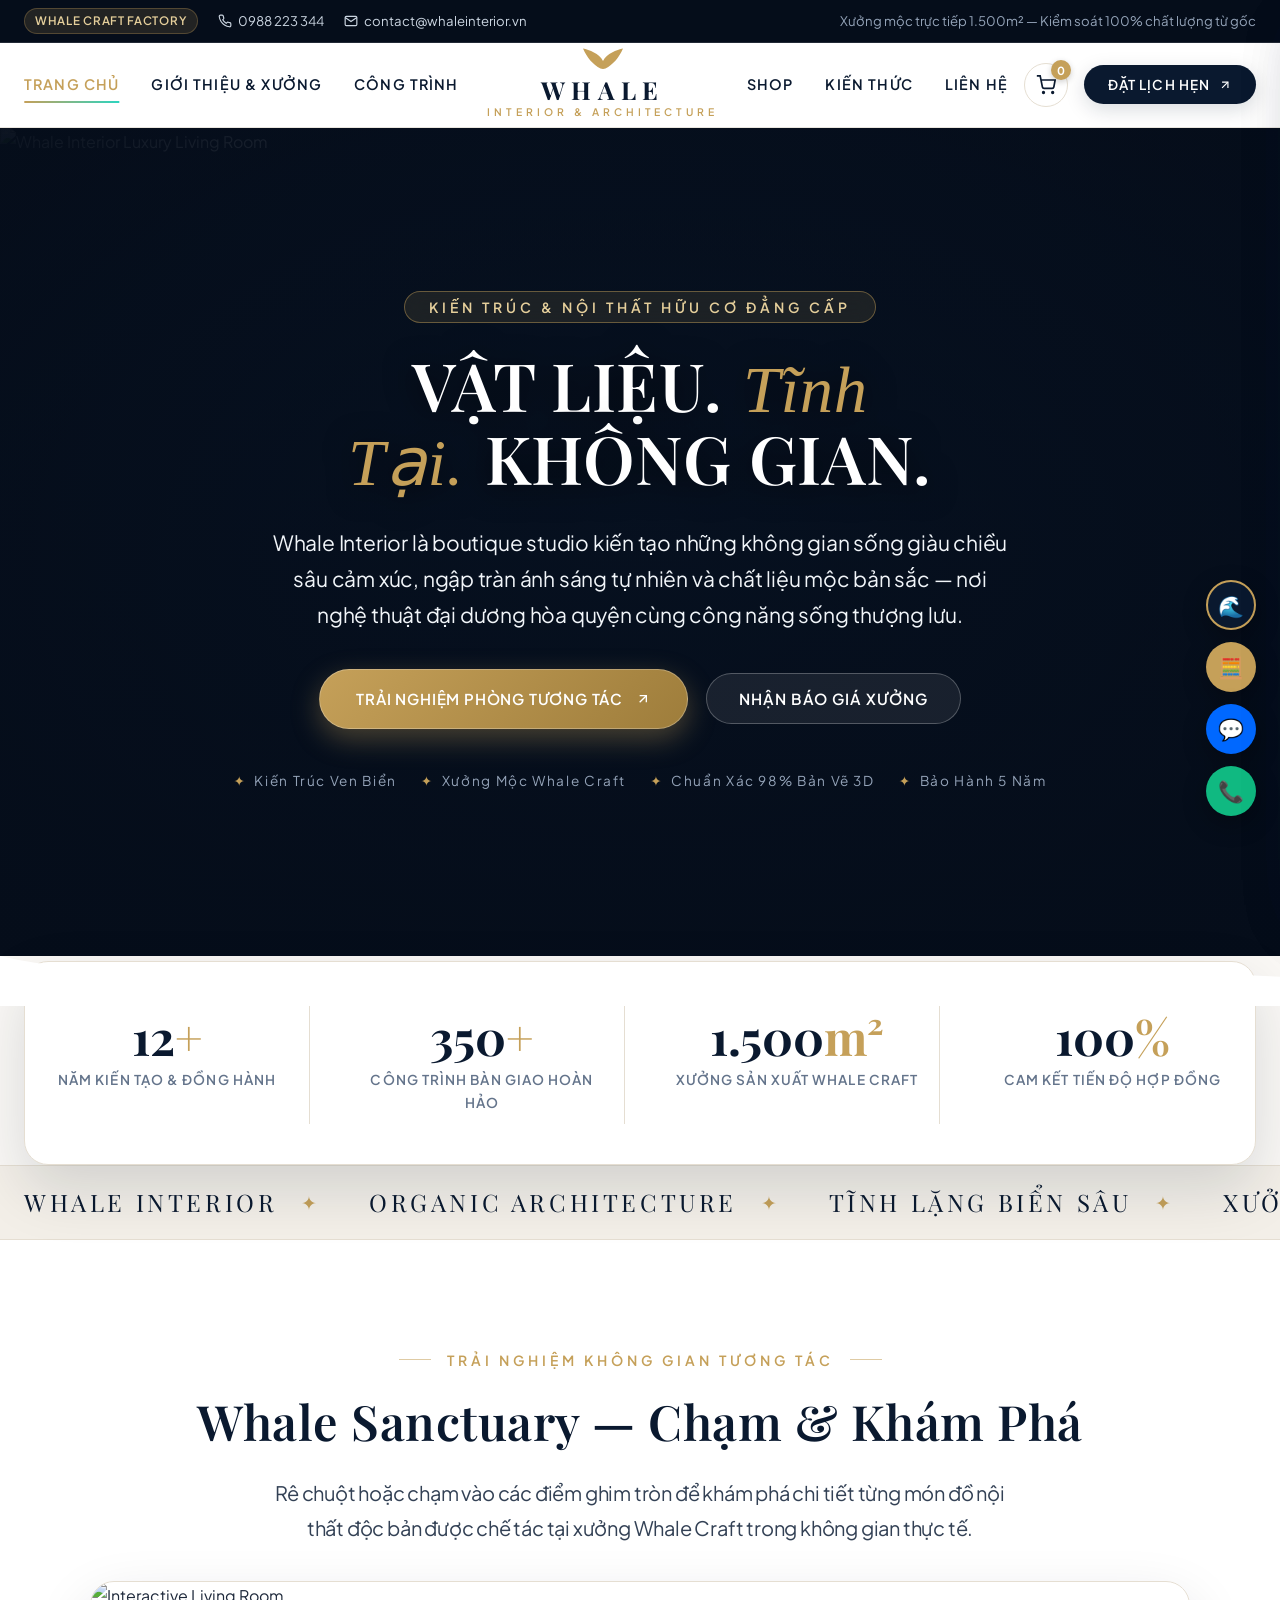
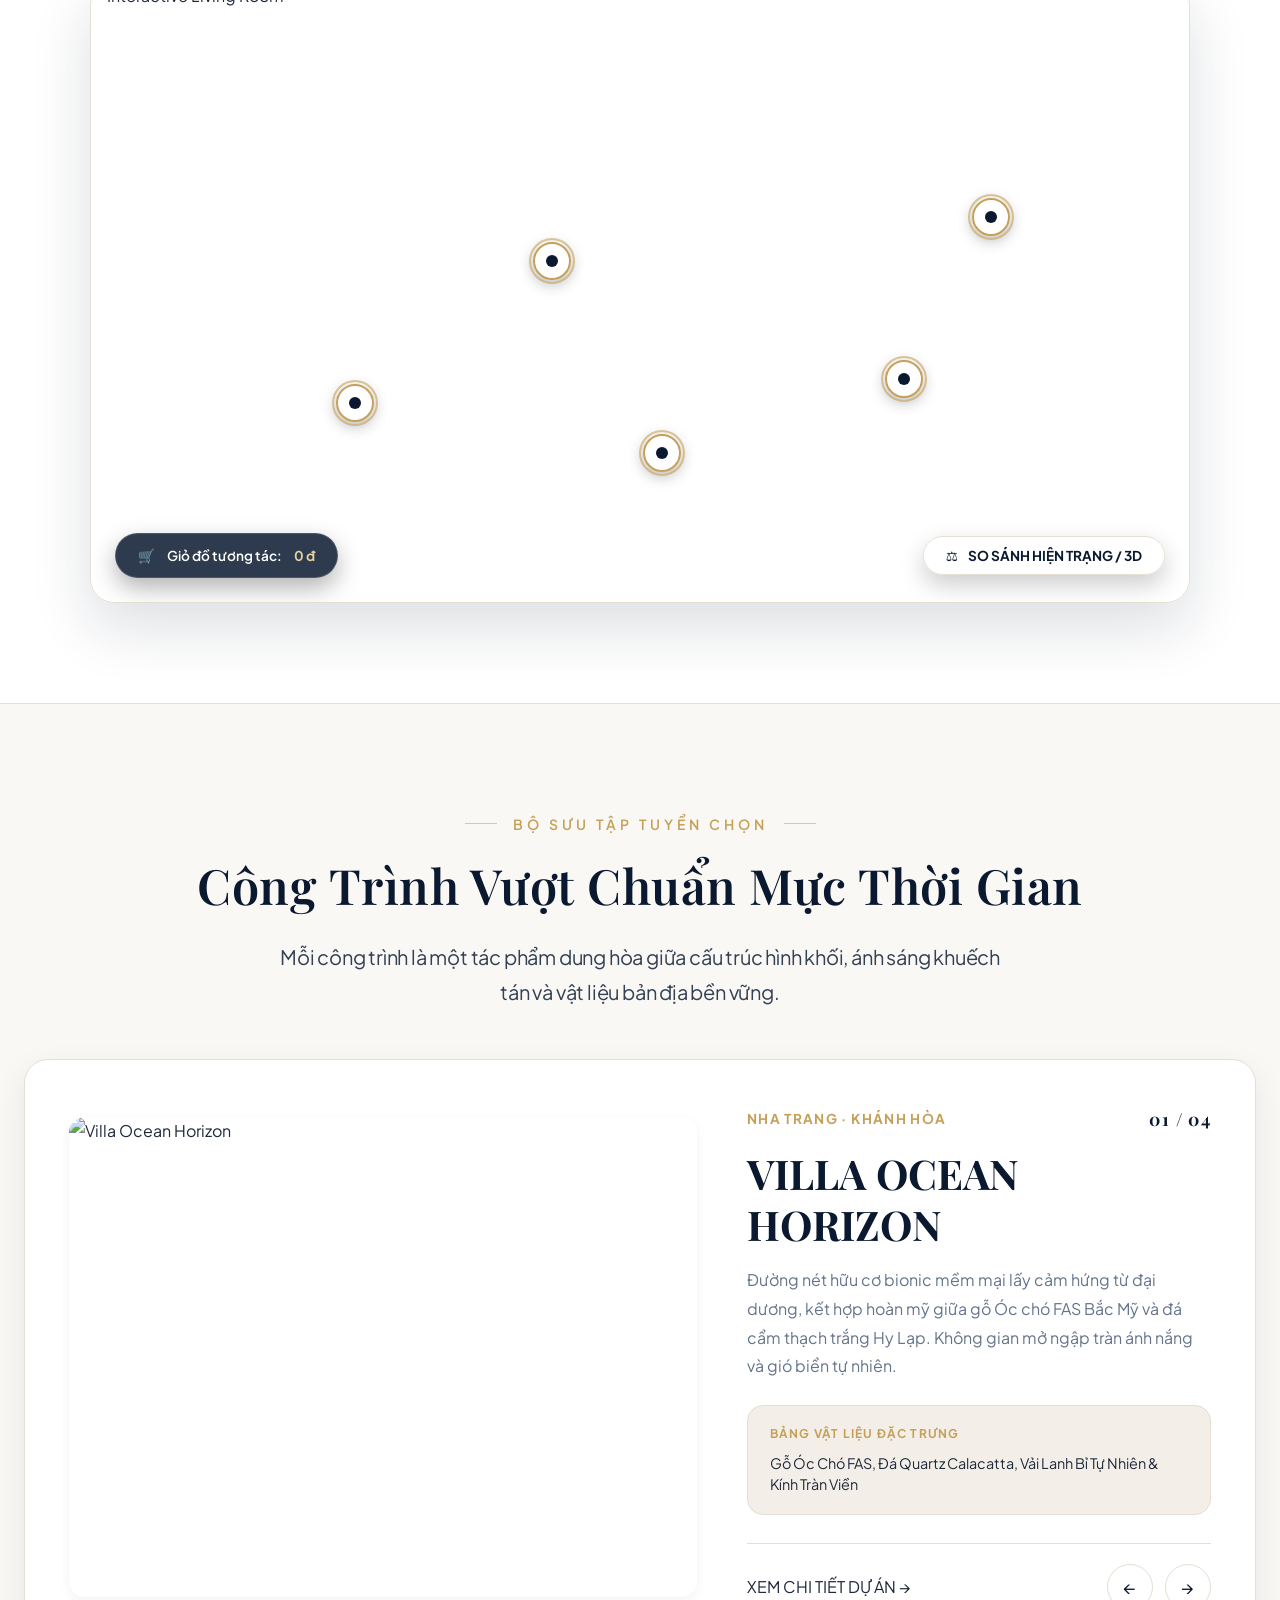
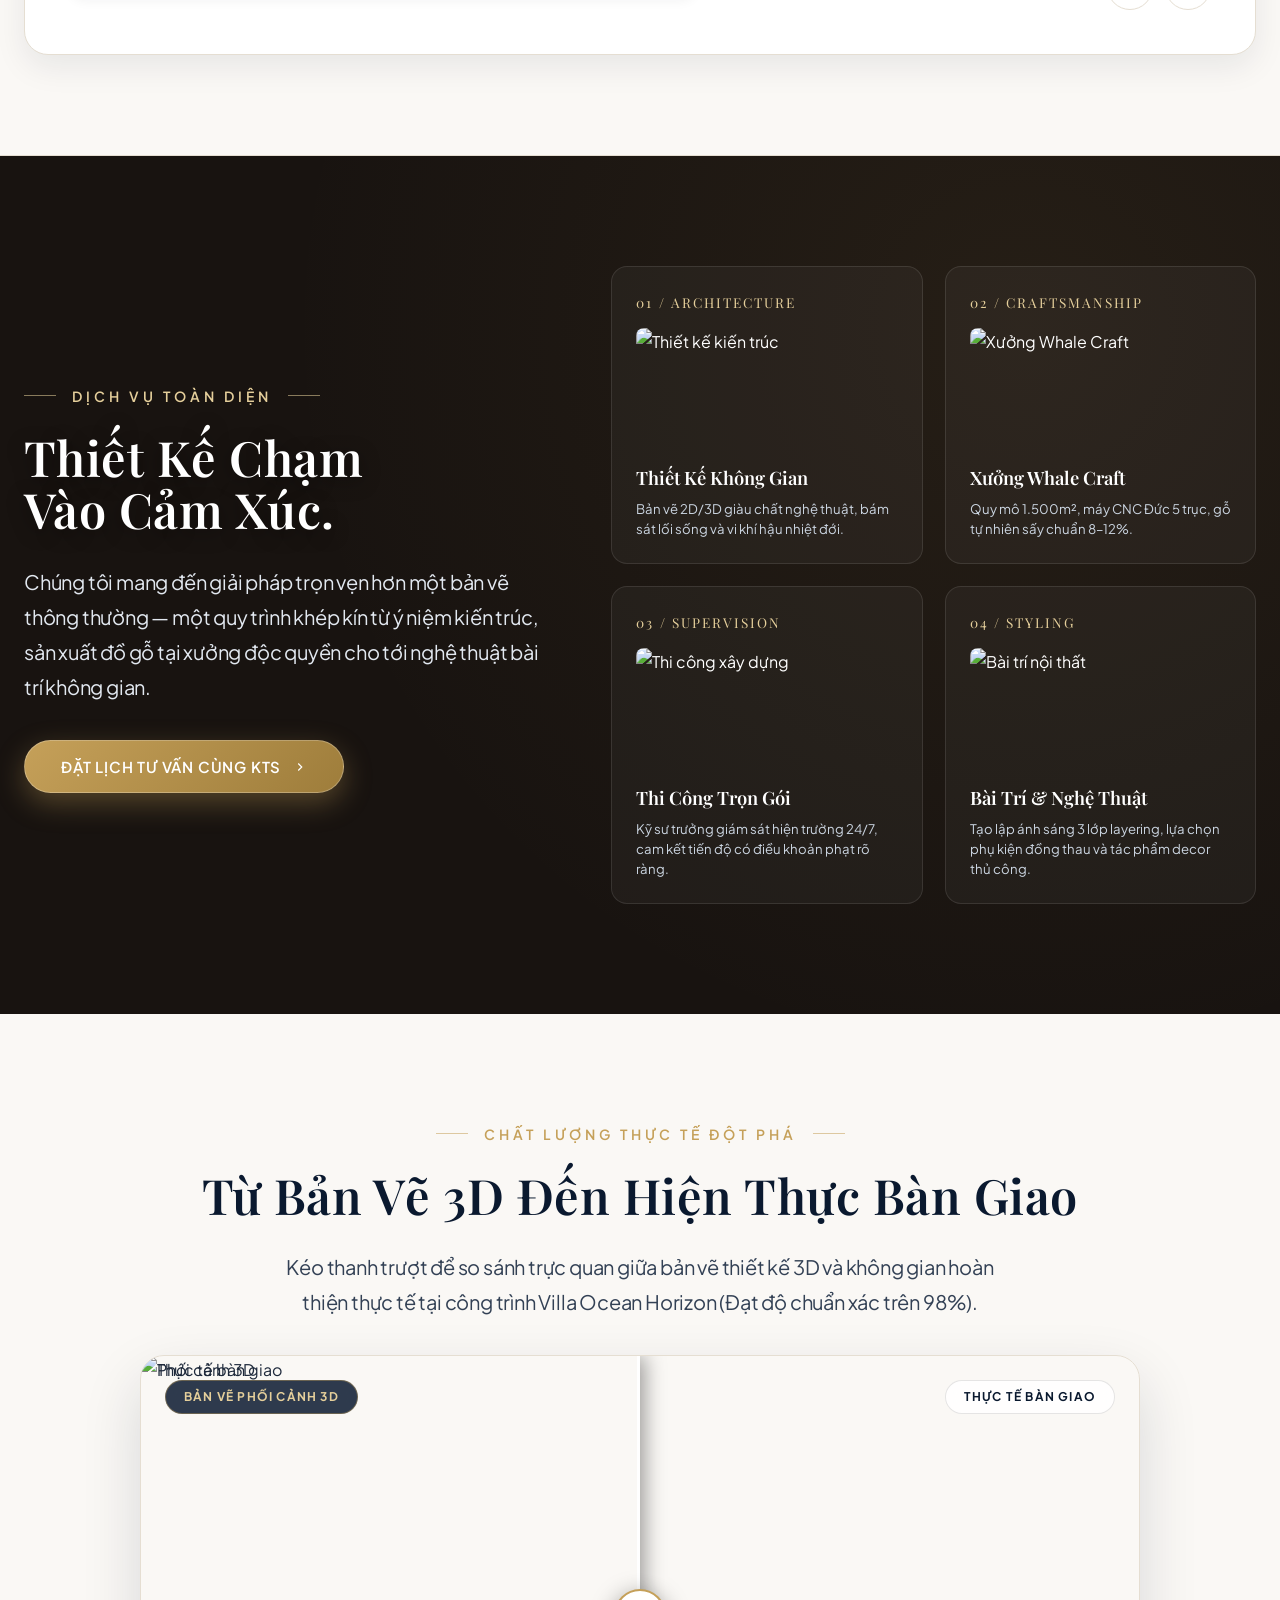
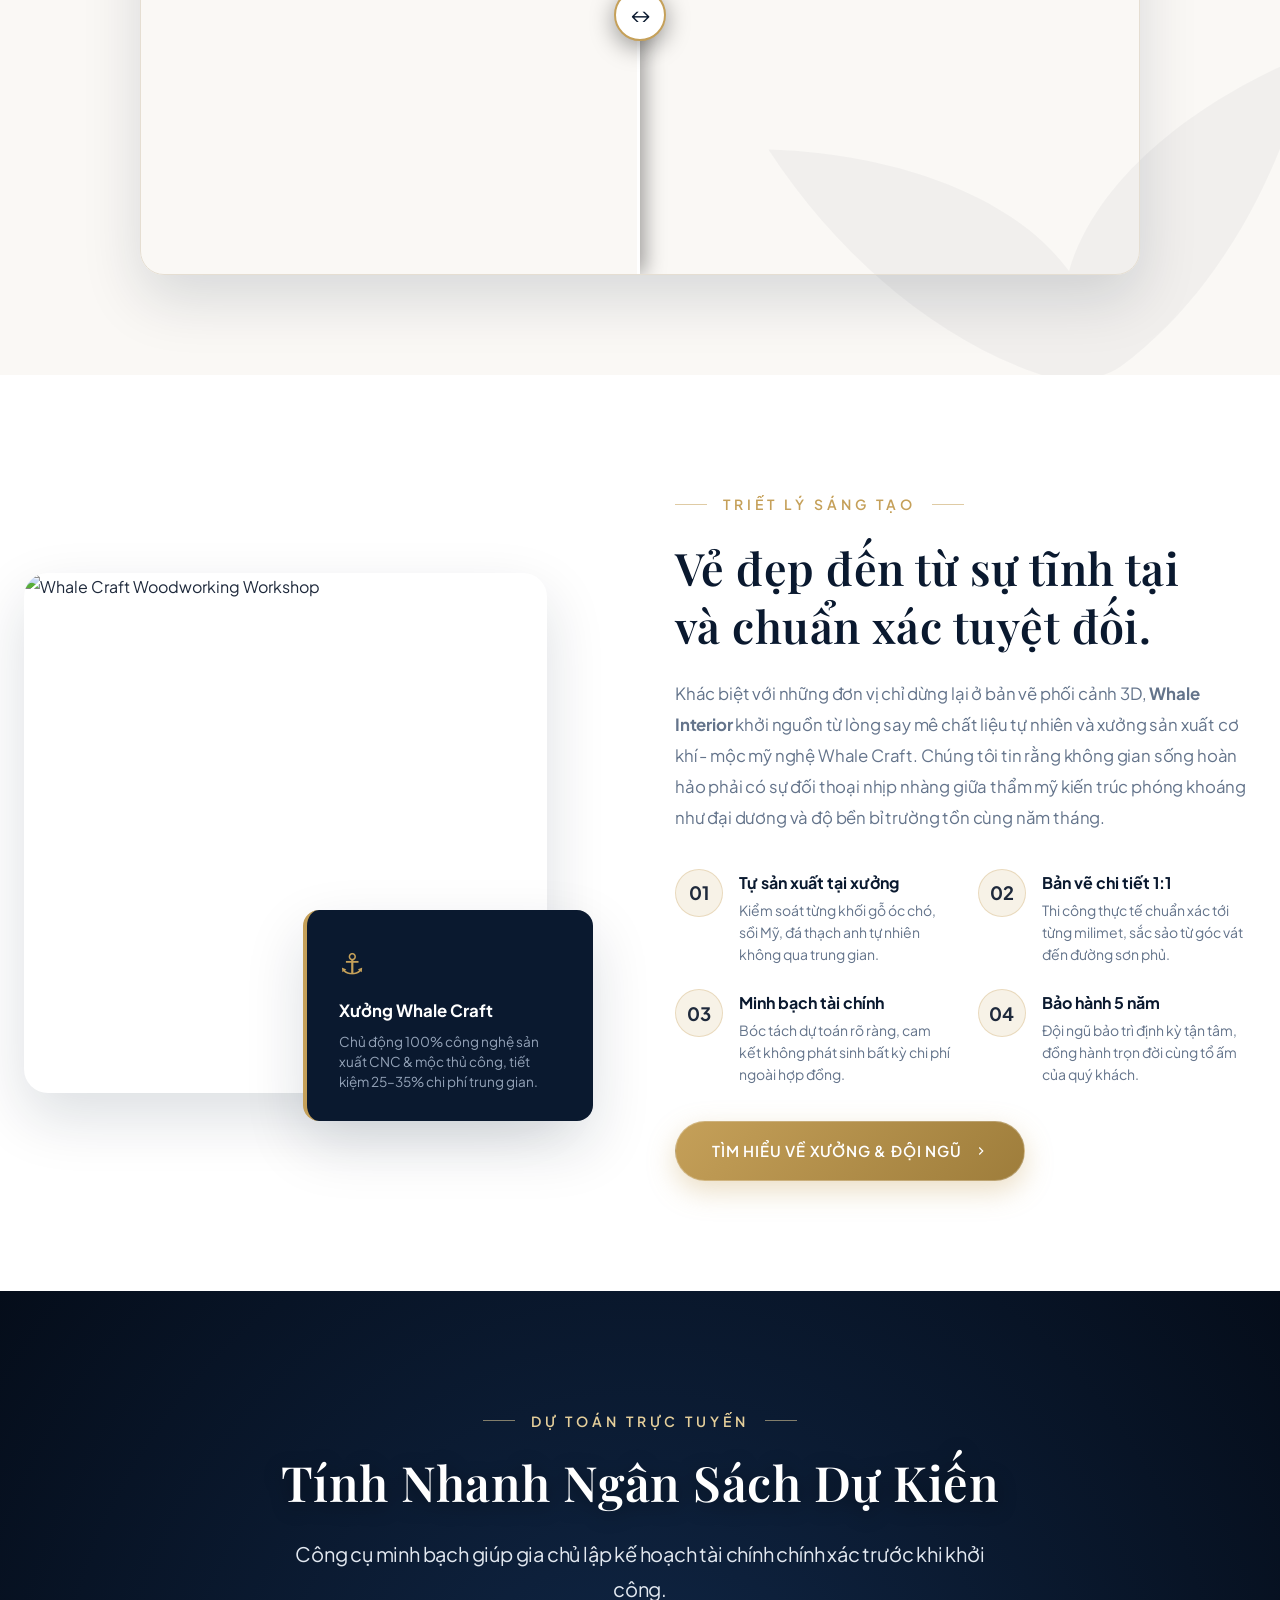
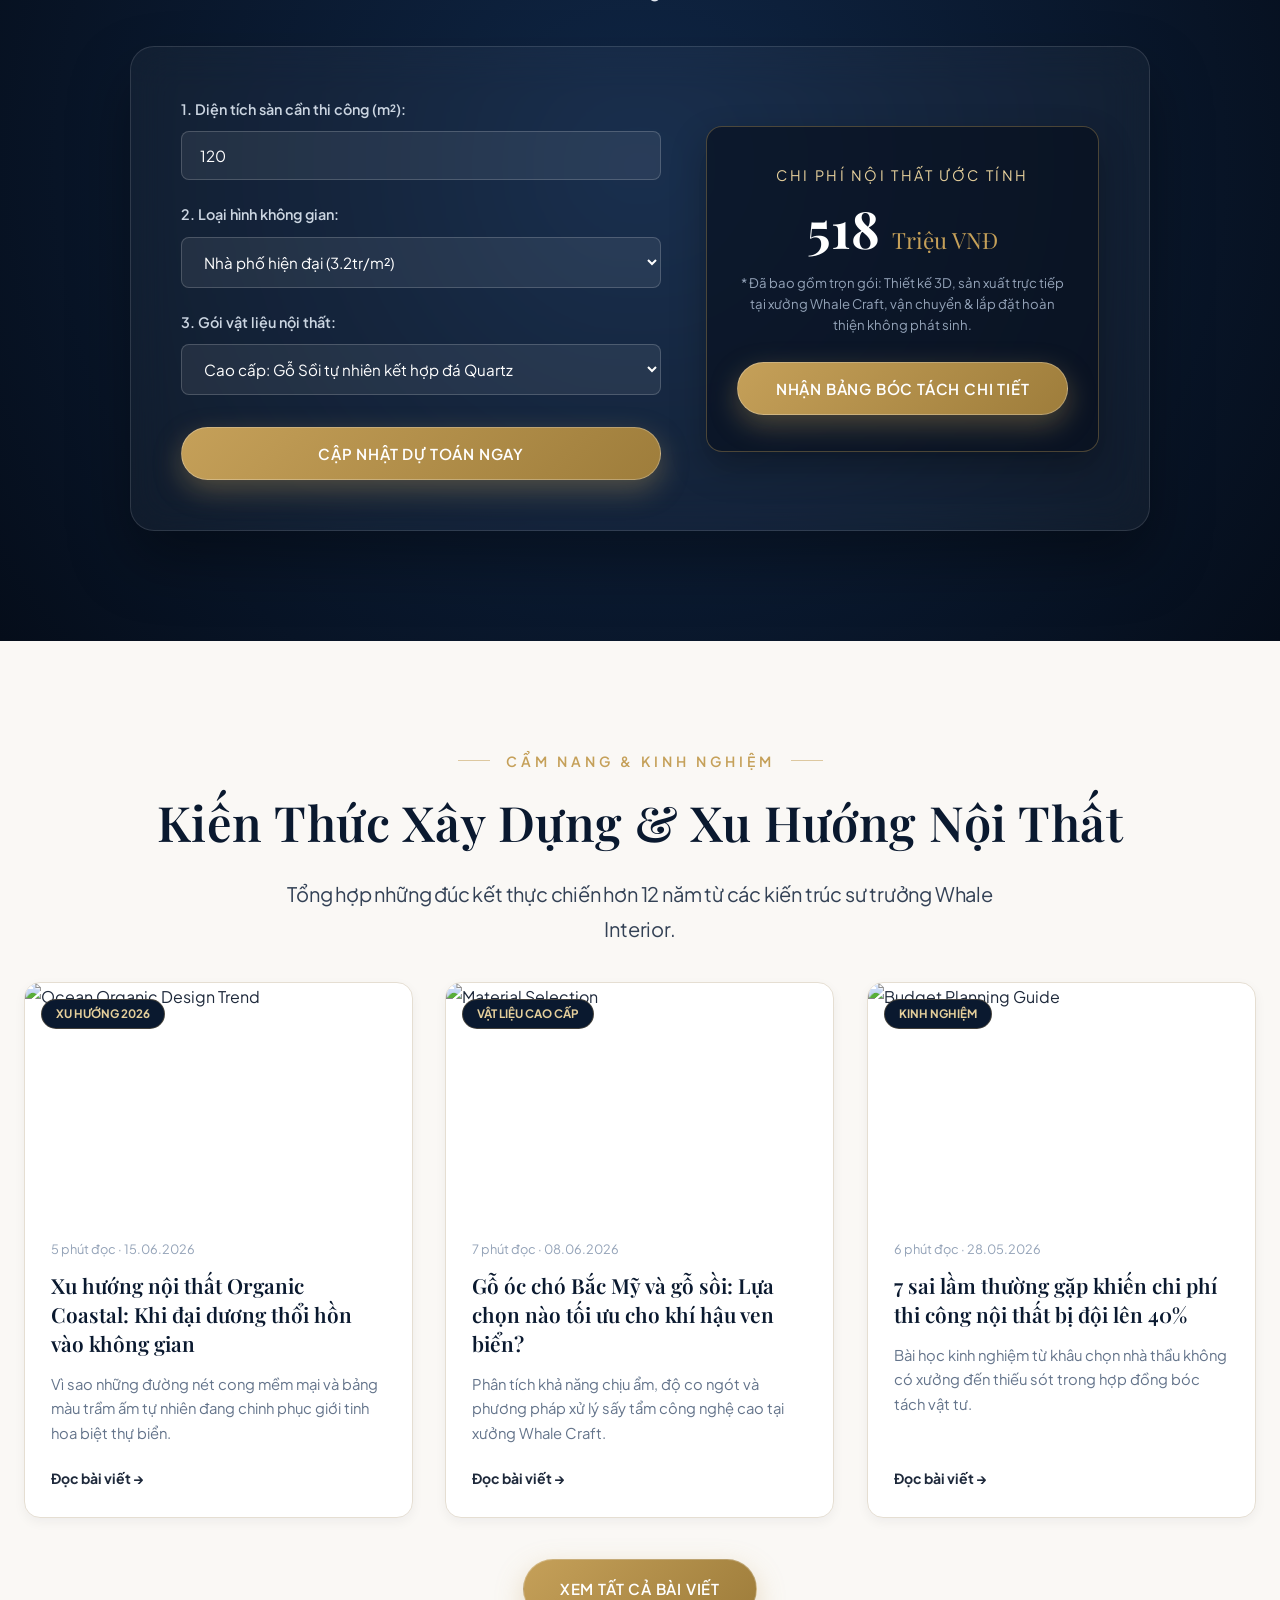
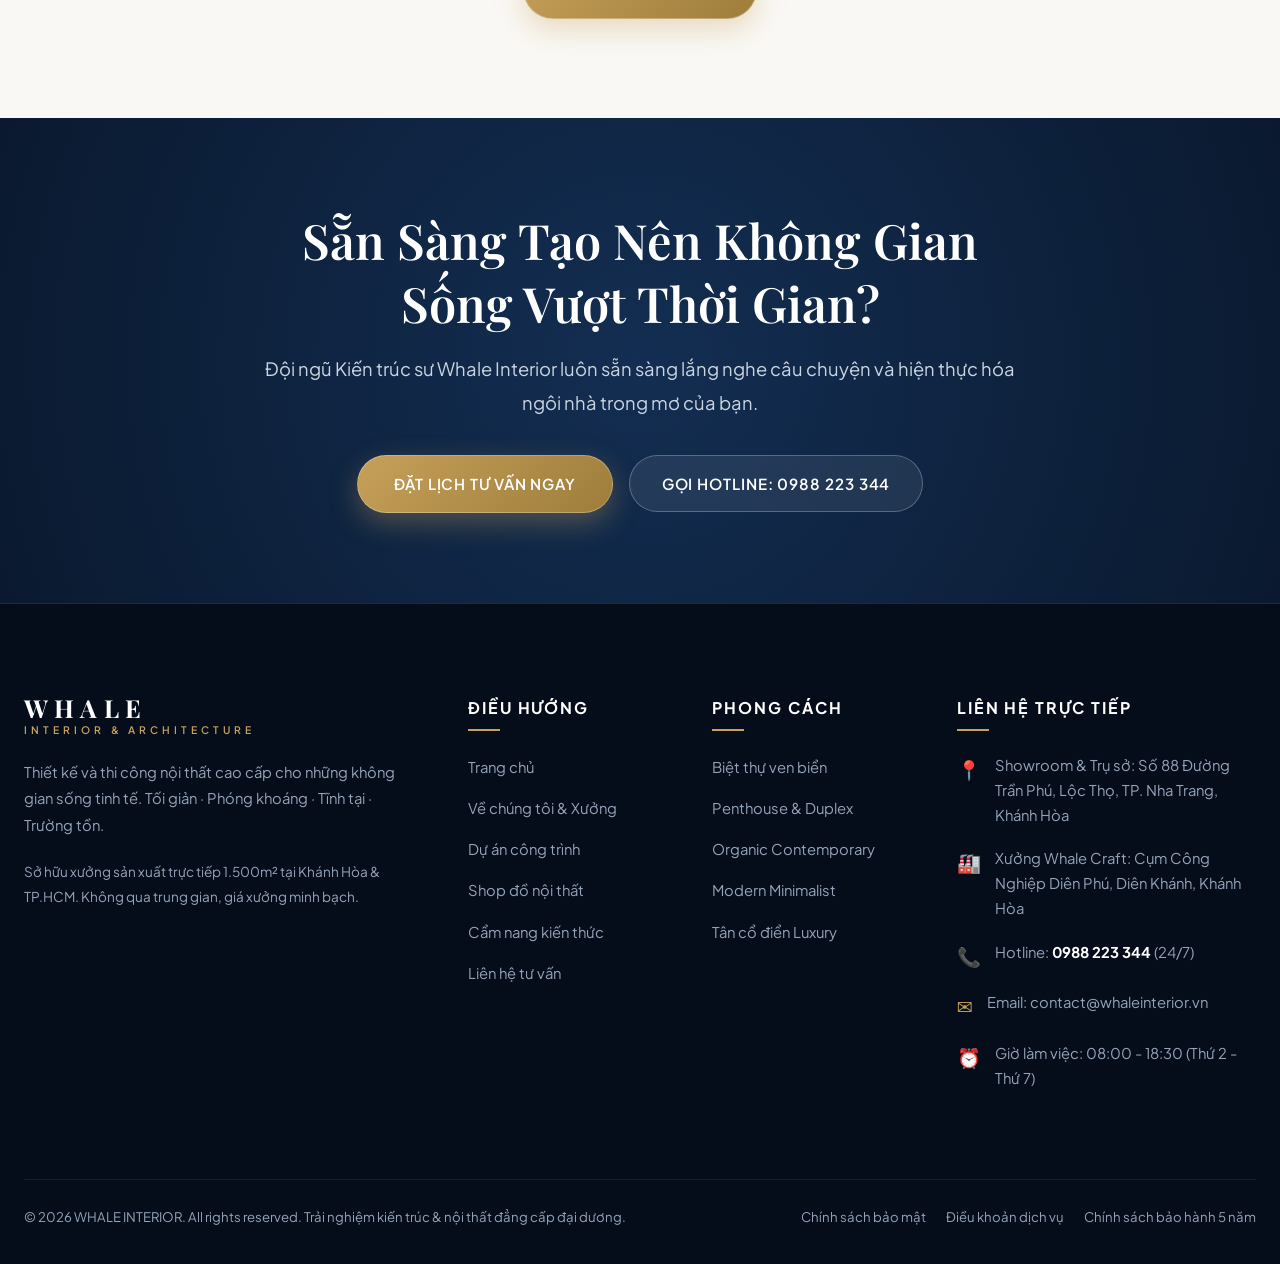
==== commit 1a22ab2c: "Add files via upload" ====
--- a/index.html
+++ b/index.html
@@ -123,7 +123,7 @@
 
   <main>
     <!-- Hero Cinematic Section (Editorial Typography Sōl Haus Style) -->
-    <section class="hero">
+    <section class="hero" id="hero">
       <div class="hero-slider">
         <div class="hero-slide active">
           <img src="https://images.unsplash.com/photo-1600210492486-724fe5c67fb0?auto=format&fit=crop&w=1920&q=80" alt="Whale Interior Luxury Living Room">
@@ -332,7 +332,7 @@
     <!-- =======================================================================
          EDITORIAL PORTFOLIO CAROUSEL (INSPIRATION: SŌL HAUS "IMPRESSIONS THAT ENDURE")
          ======================================================================= -->
-    <section class="portfolio-editorial-section">
+    <section class="portfolio-editorial-section" id="projects">
       <div class="container">
         <div class="text-center reveal" style="margin-bottom: 50px;">
           <span class="section-label">BỘ SƯU TẬP TUYỂN CHỌN</span>
@@ -379,10 +379,10 @@
         <div class="services-dark-grid">
           <div class="reveal-left">
             <span class="section-label" style="color:var(--accent-gold-light);">DỊCH VỤ TOÀN DIỆN</span>
-            <h2 class="section-title text-white" style="margin-bottom:20px;">
+            <h2 class="section-title text-white">
               Thiết Kế Chạm Vào Cảm Xúc.
             </h2>
-            <p style="color:#cbd5e1; font-size:1.05rem; line-height:1.85; margin-bottom:30px;">
+            <p class="section-desc text-light">
               Chúng tôi mang đến giải pháp trọn vẹn hơn một bản vẽ thông thường — một quy trình khép kín từ ý niệm kiến trúc, sản xuất đồ gỗ tại xưởng độc quyền cho tới nghệ thuật bài trí không gian.
             </p>
             <button class="btn-primary open-consult-modal">
@@ -475,8 +475,8 @@
 
           <div class="philosophy-content reveal-right">
             <span class="section-label">TRIẾT LÝ SÁNG TẠO</span>
-            <h2>Vẻ đẹp đến từ sự tĩnh tại và chuẩn xác tuyệt đối.</h2>
-            <p>Khác biệt với những đơn vị chỉ dừng lại ở bản vẽ phối cảnh 3D, <strong>Whale Interior</strong> khởi nguồn từ lòng say mê chất liệu tự nhiên và xưởng sản xuất cơ khí - mộc mỹ nghệ Whale Craft. Chúng tôi tin rằng không gian sống hoàn hảo phải có sự đối thoại nhịp nhàng giữa thẩm mỹ kiến trúc phóng khoáng như đại dương và độ bền bỉ trường tồn cùng năm tháng.</p>
+            <h2 class="section-title">Vẻ đẹp đến từ sự tĩnh tại và chuẩn xác tuyệt đối.</h2>
+            <p class="section-desc">Khác biệt với những đơn vị chỉ dừng lại ở bản vẽ phối cảnh 3D, <strong>Whale Interior</strong> khởi nguồn từ lòng say mê chất liệu tự nhiên và xưởng sản xuất cơ khí - mộc mỹ nghệ Whale Craft. Chúng tôi tin rằng không gian sống hoàn hảo phải có sự đối thoại nhịp nhàng giữa thẩm mỹ kiến trúc phóng khoáng như đại dương và độ bền bỉ trường tồn cùng năm tháng.</p>
             
             <div class="features-list">
               <div class="feature-box">
@@ -524,7 +524,7 @@
         <div class="text-center reveal" style="margin-bottom: 40px;">
           <span class="section-label" style="color:var(--accent-gold-light);">DỰ TOÁN TRỰC TUYẾN</span>
           <h2 class="section-title text-white">Tính Nhanh Ngân Sách Dự Kiến</h2>
-          <p class="section-desc" style="color:#cbd5e1;">Công cụ minh bạch giúp gia chủ lập kế hoạch tài chính chính xác trước khi khởi công.</p>
+          <p class="section-desc text-light">Công cụ minh bạch giúp gia chủ lập kế hoạch tài chính chính xác trước khi khởi công.</p>
         </div>
 
         <div class="calculator-box reveal-scale">
@@ -767,7 +767,7 @@
         <p style="color:var(--text-muted); font-size:0.95rem; margin-bottom:24px;">Miễn phí 100% chi phí khảo sát hiện trạng và phác thảo phương án mặt bằng sơ bộ.</p>
 
         <form id="consultForm">
-          <div style="display:grid; grid-template-columns:1fr 1fr; gap:16px; margin-bottom:16px;">
+          <div class="grid-2-col" style="gap:16px; margin-bottom:16px;">
             <div>
               <label class="calc-label" style="color:var(--text-main);">Họ và tên quý khách *</label>
               <input type="text" class="calc-input" style="color:var(--text-main); border-color:var(--border-color); background:#f8fafc;" placeholder="Nguyễn Văn A" required>
@@ -778,7 +778,7 @@
             </div>
           </div>
 
-          <div style="display:grid; grid-template-columns:1fr 1fr; gap:16px; margin-bottom:16px;">
+          <div class="grid-2-col" style="gap:16px; margin-bottom:16px;">
             <div>
               <label class="calc-label" style="color:var(--text-main);">Loại hình công trình</label>
               <select class="calc-select" style="color:var(--text-main); border-color:var(--border-color); background:#f8fafc;">
@@ -807,6 +807,60 @@
     </div>
   </div>
 
+  <!-- Mobile Bottom App Bar (Hiện trên màn hình điện thoại <= 768px) -->
+  <nav class="mobile-bottom-nav" id="mobileBottomNav">
+    <a href="#hero" class="mob-nav-item active" data-nav="home">
+      <span class="mob-nav-icon">
+        <svg width="20" height="20" viewBox="0 0 24 24" fill="none" stroke="currentColor" stroke-width="2"><path d="M3 9l9-7 9 7v11a2 2 0 0 1-2 2H5a2 2 0 0 1-2-2z"/><polyline points="9 22 9 12 15 12 15 22"/></svg>
+      </span>
+      <span>Trang chủ</span>
+    </a>
+    <a href="#projects" class="mob-nav-item" data-nav="projects">
+      <span class="mob-nav-icon">
+        <svg width="20" height="20" viewBox="0 0 24 24" fill="none" stroke="currentColor" stroke-width="2"><rect x="3" y="3" width="18" height="18" rx="2"/><circle cx="8.5" cy="8.5" r="1.5"/><polyline points="21 15 16 10 5 21"/></svg>
+      </span>
+      <span>Dự án</span>
+    </a>
+    <a href="#roomExplorer" class="mob-nav-item highlight" data-nav="room">
+      <span class="mob-nav-icon">
+        <svg width="20" height="20" viewBox="0 0 24 24" fill="none" stroke="currentColor" stroke-width="2"><circle cx="11" cy="11" r="8"/><line x1="21" y1="21" x2="16.65" y2="16.65"/></svg>
+      </span>
+      <span>3D Room</span>
+    </a>
+    <a href="#du-toan" class="mob-nav-item" data-nav="calc">
+      <span class="mob-nav-icon">
+        <svg width="20" height="20" viewBox="0 0 24 24" fill="none" stroke="currentColor" stroke-width="2"><rect x="4" y="2" width="16" height="20" rx="2"/><line x1="8" y1="6" x2="16" y2="6"/><line x1="16" y1="14" x2="16" y2="18"/><path d="M8 10h.01M12 10h.01M16 10h.01M8 14h.01M12 14h.01M8 18h.01M12 18h.01"/></svg>
+      </span>
+      <span>Dự toán</span>
+    </a>
+    <a href="#consultModal" class="mob-nav-item open-consult-modal" data-nav="consult">
+      <span class="mob-nav-icon">
+        <svg width="20" height="20" viewBox="0 0 24 24" fill="none" stroke="currentColor" stroke-width="2"><path d="M22 16.92v3a2 2 0 0 1-2.18 2 19.79 19.79 0 0 1-8.63-3.07 19.5 19.5 0 0 1-6-6 19.79 19.79 0 0 1-3.07-8.67A2 2 0 0 1 4.11 2h3a2 2 0 0 1 2 1.72 12.84 12.84 0 0 0 .7 2.81 2 2 0 0 1-.45 2.11L8.09 9.91a16 16 0 0 0 6 6l1.27-1.27a2 2 0 0 1 2.11-.45 12.84 12.84 0 0 0 2.81.7A2 2 0 0 1 22 16.92z"/></svg>
+      </span>
+      <span>KTS Trưởng</span>
+    </a>
+  </nav>
+
+  <!-- Mobile Hotspot Bottom Sheet Modal (Tránh lỗi vỡ layout khi chạm ghim trên điện thoại) -->
+  <div id="mobileHotspotSheet" class="mobile-hotspot-sheet">
+    <div class="mob-hotspot-backdrop" id="mobHotspotBackdrop"></div>
+    <div class="mob-hotspot-content">
+      <button class="mob-hotspot-close" id="mobHotspotClose" aria-label="Đóng">&times;</button>
+      <div class="mob-hotspot-body">
+        <img src="" id="mobHotspotImg" class="mob-hotspot-thumb" alt="Product">
+        <div class="mob-hotspot-info">
+          <div class="mob-hotspot-badge" id="mobHotspotBadge">NỘI THẤT</div>
+          <h4 class="mob-hotspot-title" id="mobHotspotTitle">Tên sản phẩm</h4>
+          <p class="mob-hotspot-material" id="mobHotspotMaterial">Chất liệu</p>
+          <div class="mob-hotspot-footer">
+            <span class="mob-hotspot-price" id="mobHotspotPrice">0 đ</span>
+            <button class="btn-primary mob-hotspot-btn-add" id="mobHotspotAddBtn">+ Thêm vào giỏ</button>
+          </div>
+        </div>
+      </div>
+    </div>
+  </div>
+
   <!-- Scripts -->
   <script src="js/main.js"></script>
 </body>
--- a/css/style.css
+++ b/css/style.css
@@ -0,0 +1,3021 @@
+/* ==========================================================================
+   WHALE INTERIOR - Luxury Ocean Organic & Contemporary Architecture
+   Enhanced Animation System & Mobile-First App Experience
+   Inspired by Sōl Haus, RoomSketch, and Mobile App UI
+   ========================================================================== */
+
+:root {
+  --primary: #0a192f;
+  --primary-deep: #050d1a;
+  --primary-light: #132e52;
+  --ocean-abyss: #071324;
+  --ocean-surface: #1e3a5f;
+  --ocean-glow: #2dd4bf;
+  --ocean-teal: #0f766e;
+  --accent-gold: #c5a059;
+  --accent-gold-light: #e5cf9b;
+  --accent-gold-glow: rgba(197, 160, 89, 0.35);
+  --bg-cream: #faf8f5;
+  --bg-subtle: #f3efe8;
+  --bg-card: #ffffff;
+  --bg-dark-wood: #181310;
+  --text-main: #1e293b;
+  --text-muted: #64748b;
+  --text-light: #94a3b8;
+  --border-color: #e5ded2;
+  --border-light: rgba(255, 255, 255, 0.12);
+  --shadow-sm: 0 4px 12px rgba(10, 25, 47, 0.05);
+  --shadow-md: 0 12px 32px rgba(10, 25, 47, 0.08);
+  --shadow-lg: 0 24px 60px rgba(10, 25, 47, 0.14);
+  --shadow-glow: 0 0 35px rgba(197, 160, 89, 0.25);
+  --radius-sm: 8px;
+  --radius-md: 16px;
+  --radius-lg: 24px;
+  --radius-full: 9999px;
+  --font-serif: 'Playfair Display', Georgia, serif;
+  --font-sans: 'Plus Jakarta Sans', system-ui, -apple-system, sans-serif;
+  --ease-out-expo: cubic-bezier(0.16, 1, 0.3, 1);
+  --ease-in-out: cubic-bezier(0.4, 0, 0.2, 1);
+  --transition: all 0.4s var(--ease-out-expo);
+}
+
+/* Custom Scrollbar */
+::-webkit-scrollbar {
+  width: 8px;
+}
+::-webkit-scrollbar-track {
+  background: var(--primary-deep);
+}
+::-webkit-scrollbar-thumb {
+  background: linear-gradient(180deg, var(--accent-gold), var(--primary-light));
+  border-radius: 10px;
+}
+::-webkit-scrollbar-thumb:hover {
+  background: var(--accent-gold-light);
+}
+
+/* Base & Reset */
+*, *::before, *::after {
+  box-sizing: border-box;
+  margin: 0;
+  padding: 0;
+}
+
+html {
+  scroll-behavior: smooth;
+  font-size: 16px;
+  -webkit-text-size-adjust: 100%;
+  -webkit-font-smoothing: antialiased;
+  -moz-osx-font-smoothing: grayscale;
+  text-rendering: optimizeLegibility;
+  overflow-x: hidden;
+  width: 100%;
+}
+
+body {
+  font-family: var(--font-sans);
+  background-color: var(--bg-cream);
+  color: var(--text-main);
+  line-height: 1.7;
+  overflow-x: hidden;
+  width: 100%;
+  position: relative;
+  word-wrap: break-word;
+  overflow-wrap: break-word;
+}
+
+img, video, iframe {
+  max-width: 100%;
+  height: auto;
+}
+
+/* ==========================================================================
+   MOBILE APP BOTTOM NAVIGATION BAR (FIXED ON SCREEN <= 768px)
+   ========================================================================== */
+.mobile-bottom-nav {
+  display: none;
+  position: fixed;
+  bottom: 0;
+  left: 0;
+  right: 0;
+  height: 68px;
+  background: rgba(10, 25, 47, 0.96);
+  backdrop-filter: blur(18px);
+  -webkit-backdrop-filter: blur(18px);
+  border-top: 1px solid rgba(197, 160, 89, 0.35);
+  z-index: 9990;
+  padding: 6px 12px 10px;
+  justify-content: space-around;
+  align-items: center;
+  box-shadow: 0 -10px 30px rgba(0, 0, 0, 0.4);
+}
+
+.mob-nav-item {
+  display: flex;
+  flex-direction: column;
+  align-items: center;
+  justify-content: center;
+  color: #94a3b8;
+  font-size: 0.68rem;
+  font-weight: 600;
+  letter-spacing: 0.04em;
+  gap: 3px;
+  transition: var(--transition);
+  padding: 4px 8px;
+  border-radius: 8px;
+  flex: 1;
+}
+
+.mob-nav-icon {
+  font-size: 1.25rem;
+  line-height: 1;
+}
+
+.mob-nav-item.active,
+.mob-nav-item:hover {
+  color: var(--accent-gold-light);
+  transform: translateY(-2px);
+}
+
+.mob-nav-item.highlight {
+  color: #fff;
+  background: linear-gradient(135deg, var(--accent-gold), #8a6c32);
+  border-radius: var(--radius-full);
+  padding: 6px 10px;
+  box-shadow: 0 4px 15px rgba(197, 160, 89, 0.4);
+}
+
+/* ==========================================================================
+   EDITORIAL TYPOGRAPHY (SŌL HAUS)
+   ========================================================================== */
+.font-editorial {
+  font-family: var(--font-serif);
+  letter-spacing: -0.01em;
+}
+
+.italic-serif {
+  font-family: var(--font-serif);
+  font-style: italic;
+  font-weight: 400;
+  color: var(--accent-gold);
+  padding: 0 4px;
+}
+
+/* Infinite Marquee */
+.marquee-container {
+  overflow: hidden;
+  background: var(--bg-subtle);
+  border-top: 1px solid var(--border-color);
+  border-bottom: 1px solid var(--border-color);
+  padding: 16px 0;
+  user-select: none;
+}
+
+.marquee-track {
+  display: flex;
+  width: max-content;
+  animation: marqueeScroll 28s linear infinite;
+}
+
+.marquee-item {
+  font-family: var(--font-serif);
+  font-size: 1.5rem;
+  letter-spacing: 0.15em;
+  text-transform: uppercase;
+  color: var(--primary);
+  display: flex;
+  align-items: center;
+  gap: 24px;
+  padding: 0 24px;
+  white-space: nowrap;
+}
+
+.marquee-dot {
+  color: var(--accent-gold);
+  font-size: 1.2rem;
+}
+
+@keyframes marqueeScroll {
+  0% { transform: translateX(0); }
+  100% { transform: translateX(-50%); }
+}
+
+/* ==========================================================================
+   PRELOADER - THE WHALE ASCENT
+   ========================================================================== */
+#preloader {
+  position: fixed;
+  inset: 0;
+  background: radial-gradient(circle at center, #0f2747 0%, var(--primary-deep) 100%);
+  z-index: 99999;
+  display: flex;
+  flex-direction: column;
+  align-items: center;
+  justify-content: center;
+  color: #fff;
+  transition: opacity 0.8s var(--ease-out-expo), visibility 0.8s ease;
+}
+
+#preloader.loaded {
+  opacity: 0;
+  visibility: hidden;
+  pointer-events: none;
+}
+
+.preloader-whale {
+  width: 80px;
+  height: 50px;
+  color: var(--accent-gold);
+  animation: whaleFloat 2.6s ease-in-out infinite alternate;
+  filter: drop-shadow(0 0 15px var(--accent-gold-glow));
+}
+
+.preloader-brand {
+  font-family: var(--font-serif);
+  font-size: 1.8rem;
+  letter-spacing: 0.3em;
+  font-weight: 700;
+  margin-top: 20px;
+  background: linear-gradient(135deg, #fff, var(--accent-gold-light));
+  -webkit-background-clip: text;
+  -webkit-text-fill-color: transparent;
+}
+
+.preloader-sub {
+  font-size: 0.7rem;
+  letter-spacing: 0.4em;
+  color: #94a3b8;
+  margin-top: 6px;
+  text-transform: uppercase;
+}
+
+.preloader-bar-wrap {
+  width: 180px;
+  height: 2px;
+  background: rgba(255, 255, 255, 0.1);
+  border-radius: 4px;
+  margin-top: 24px;
+  overflow: hidden;
+  position: relative;
+}
+
+.preloader-bar {
+  position: absolute;
+  top: 0;
+  left: 0;
+  height: 100%;
+  width: 0%;
+  background: linear-gradient(90deg, var(--ocean-glow), var(--accent-gold));
+  border-radius: 4px;
+  animation: preloaderFill 1.8s var(--ease-out-expo) forwards;
+}
+
+@keyframes preloaderFill {
+  0% { width: 0%; }
+  60% { width: 75%; }
+  100% { width: 100%; }
+}
+
+@keyframes whaleFloat {
+  0% { transform: translateY(0px) rotate(-2deg); }
+  100% { transform: translateY(-14px) rotate(3deg); }
+}
+
+/* ==========================================================================
+   SCROLL REVEAL ANIMATIONS
+   ========================================================================== */
+.reveal {
+  opacity: 0;
+  transform: translateY(35px);
+  transition: opacity 0.8s var(--ease-out-expo), transform 0.8s var(--ease-out-expo);
+  will-change: opacity, transform;
+}
+
+.reveal.revealed {
+  opacity: 1;
+  transform: none;
+}
+
+.reveal-left {
+  opacity: 0;
+  transform: translateX(-40px);
+  transition: opacity 0.9s var(--ease-out-expo), transform 0.9s var(--ease-out-expo);
+}
+
+.reveal-left.revealed {
+  opacity: 1;
+  transform: none;
+}
+
+.reveal-right {
+  opacity: 0;
+  transform: translateX(40px);
+  transition: opacity 0.9s var(--ease-out-expo), transform 0.9s var(--ease-out-expo);
+}
+
+.reveal-right.revealed {
+  opacity: 1;
+  transform: none;
+}
+
+.reveal-scale {
+  opacity: 0;
+  transform: scale(0.92);
+  transition: opacity 0.9s var(--ease-out-expo), transform 0.9s var(--ease-out-expo);
+}
+
+.reveal-scale.revealed {
+  opacity: 1;
+  transform: none;
+}
+
+.stagger-1 { transition-delay: 0.1s; }
+.stagger-2 { transition-delay: 0.2s; }
+.stagger-3 { transition-delay: 0.3s; }
+.stagger-4 { transition-delay: 0.4s; }
+
+/* Watermark */
+.whale-watermark {
+  position: absolute;
+  right: -5%;
+  bottom: -10%;
+  width: 550px;
+  height: 400px;
+  opacity: 0.035;
+  pointer-events: none;
+  z-index: 0;
+  transform: rotate(-10deg);
+}
+
+/* Layout */
+.container {
+  width: 100%;
+  max-width: 1340px;
+  margin: 0 auto;
+  padding: 0 24px;
+  position: relative;
+  z-index: 2;
+}
+
+a { text-decoration: none; color: inherit; transition: var(--transition); }
+ul { list-style: none; }
+img { max-width: 100%; height: auto; display: block; }
+
+button, input, select, textarea {
+  font-family: inherit;
+  font-size: inherit;
+  border: none;
+  outline: none;
+}
+button { cursor: pointer; background: none; }
+
+.text-gold { color: var(--accent-gold); }
+.text-center { text-align: center; }
+.text-white { color: #fff; }
+
+/* Responsive Grid System */
+.grid-4-col {
+  display: grid;
+  grid-template-columns: repeat(4, 1fr);
+  gap: 24px;
+}
+
+.grid-3-col {
+  display: grid;
+  grid-template-columns: repeat(3, 1fr);
+  gap: 24px;
+}
+
+.grid-2-col {
+  display: grid;
+  grid-template-columns: repeat(2, 1fr);
+  gap: 24px;
+}
+
+.grid-split {
+  display: grid;
+  grid-template-columns: 1.2fr 0.8fr;
+  gap: 40px;
+}
+
+@media (max-width: 1024px) {
+  .grid-4-col { grid-template-columns: repeat(2, 1fr); gap: 20px; }
+  .grid-3-col { grid-template-columns: repeat(2, 1fr); gap: 20px; }
+  .grid-split { grid-template-columns: 1fr; gap: 30px; }
+}
+
+@media (max-width: 768px) {
+  .grid-4-col { grid-template-columns: 1fr 1fr; gap: 14px; }
+  .grid-3-col { grid-template-columns: 1fr; gap: 16px; }
+  .grid-2-col { grid-template-columns: 1fr; gap: 16px; }
+  .grid-split { grid-template-columns: 1fr; gap: 24px; }
+}
+
+@media (max-width: 480px) {
+  .grid-4-col { grid-template-columns: 1fr; gap: 14px; }
+}
+.font-serif { font-family: var(--font-serif); }
+
+/* ==========================================================================
+   PREMIUM ARCHITECTURAL TYPOGRAPHY SYSTEM
+   ========================================================================== */
+
+/* 1. EYEBROW / PHỤ ĐỀ */
+.section-label {
+  display: inline-flex;
+  align-items: center;
+  justify-content: center;
+  gap: 16px;
+  font-family: var(--font-sans);
+  font-size: 14px; /* 13px - 15px */
+  font-weight: 600;
+  text-transform: uppercase;
+  letter-spacing: 4px; /* 3px - 5px */
+  color: var(--accent-gold);
+  margin-bottom: 28px; /* 25px - 35px to headline */
+  line-height: 1;
+}
+
+.section-label::before,
+.section-label::after {
+  content: "";
+  display: inline-block;
+  width: 32px;
+  height: 1px;
+  background: currentColor;
+  opacity: 0.55;
+  vertical-align: middle;
+}
+
+/* 2. HEADLINES / TIÊU ĐỀ SECTION (H2) */
+.section-title {
+  font-family: var(--font-serif);
+  font-size: clamp(42px, 3.8vw, 54px); /* Desktop 42 - 54px */
+  font-weight: 600; /* SemiBold - NOT thin */
+  color: var(--primary); /* Deep architectural navy */
+  line-height: 1.08; /* 0.95 - 1.1 */
+  letter-spacing: 0.01em;
+  margin-bottom: 28px; /* 24px - 32px to description */
+  text-wrap: balance;
+  font-feature-settings: "kern" 1, "liga" 1;
+}
+
+.section-title.text-white {
+  color: #ffffff !important;
+  text-shadow: 0 4px 20px rgba(0, 0, 0, 0.45);
+}
+
+/* 3. DESCRIPTIONS / ĐOẠN MÔ TẢ */
+.section-desc {
+  font-family: var(--font-sans);
+  font-size: 20px; /* 20px - 22px on desktop */
+  font-weight: 400;
+  color: #334155; /* High contrast legible slate */
+  max-width: 740px; /* 680px - 760px */
+  margin: 0 auto 36px; /* 32px - 40px to CTA button */
+  line-height: 1.75; /* 1.6 - 1.8 */
+  letter-spacing: -0.01em;
+}
+
+.section-desc.text-light {
+  color: #e2e8f0;
+}
+
+.services-dark-grid .section-desc,
+.philosophy-content .section-desc,
+.text-left .section-desc {
+  margin-left: 0;
+  margin-right: auto;
+}
+
+/* ==========================================================================
+   TOPBAR & HEADER
+   ========================================================================== */
+.topbar {
+  background: var(--primary-deep);
+  color: var(--text-light);
+  font-size: 0.825rem;
+  padding: 8px 0;
+  border-bottom: 1px solid var(--border-light);
+  position: relative;
+  z-index: 1002;
+}
+
+.topbar .container {
+  display: flex;
+  justify-content: space-between;
+  align-items: center;
+  flex-wrap: wrap;
+  gap: 12px;
+}
+
+.topbar-info, .topbar-socials {
+  display: flex;
+  align-items: center;
+  gap: 20px;
+}
+
+.topbar-info a {
+  display: inline-flex;
+  align-items: center;
+  gap: 6px;
+  color: #cbd5e1;
+}
+
+.topbar-info a:hover {
+  color: var(--accent-gold-light);
+}
+
+.topbar-tag {
+  background: rgba(197, 160, 89, 0.15);
+  border: 1px solid rgba(197, 160, 89, 0.3);
+  color: var(--accent-gold-light);
+  padding: 2px 10px;
+  border-radius: var(--radius-full);
+  font-size: 0.725rem;
+  font-weight: 600;
+  letter-spacing: 0.06em;
+}
+
+.site-header {
+  position: sticky;
+  top: 0;
+  left: 0;
+  right: 0;
+  z-index: 1000;
+  background: rgba(255, 255, 255, 0.92);
+  backdrop-filter: blur(14px);
+  -webkit-backdrop-filter: blur(14px);
+  border-bottom: 1px solid rgba(226, 220, 210, 0.7);
+  transition: var(--transition);
+}
+
+.site-header.scrolled {
+  background: rgba(255, 255, 255, 0.98);
+  box-shadow: 0 10px 30px rgba(10, 25, 47, 0.08);
+}
+
+.site-header.scrolled .header-wrap {
+  height: 70px;
+}
+
+.header-wrap {
+  display: flex;
+  align-items: center;
+  justify-content: space-between;
+  height: 84px;
+  transition: height 0.4s var(--ease-out-expo);
+}
+
+.nav-links {
+  display: flex;
+  align-items: center;
+  gap: 32px;
+}
+
+.nav-link {
+  font-size: 0.9rem;
+  font-weight: 600;
+  letter-spacing: 0.08em;
+  color: var(--primary);
+  text-transform: uppercase;
+  position: relative;
+  padding: 6px 0;
+}
+
+.nav-link::after {
+  content: '';
+  position: absolute;
+  bottom: 0;
+  left: 50%;
+  transform: translateX(-50%);
+  width: 0;
+  height: 2px;
+  background: linear-gradient(90deg, var(--accent-gold), var(--ocean-glow));
+  transition: width 0.35s var(--ease-out-expo);
+}
+
+.nav-link:hover::after,
+.nav-link.active::after {
+  width: 100%;
+}
+
+.nav-link.active {
+  color: var(--accent-gold);
+}
+
+/* Brand Logo */
+.brand {
+  display: flex;
+  flex-direction: column;
+  align-items: center;
+  text-align: center;
+  padding: 0 16px;
+  position: relative;
+}
+
+.brand-icon {
+  display: flex;
+  align-items: center;
+  justify-content: center;
+  width: 42px;
+  height: 26px;
+  color: var(--accent-gold);
+  margin-bottom: 2px;
+  transition: transform 0.4s var(--ease-out-expo);
+}
+
+.brand:hover .brand-icon {
+  transform: translateY(-3px) scale(1.08);
+  filter: drop-shadow(0 0 10px var(--accent-gold-glow));
+}
+
+.brand-title {
+  font-family: var(--font-serif);
+  font-size: 1.55rem;
+  font-weight: 700;
+  letter-spacing: 0.25em;
+  color: var(--primary);
+  line-height: 1.1;
+}
+
+.brand-sub {
+  font-size: 0.65rem;
+  letter-spacing: 0.38em;
+  color: var(--accent-gold);
+  text-transform: uppercase;
+  font-weight: 600;
+}
+
+/* Header Actions */
+.header-actions {
+  display: flex;
+  align-items: center;
+  gap: 16px;
+}
+
+.btn-header-cta {
+  display: inline-flex;
+  align-items: center;
+  gap: 8px;
+  background: var(--primary);
+  color: #fff;
+  padding: 11px 24px;
+  border-radius: var(--radius-full);
+  font-size: 0.85rem;
+  font-weight: 600;
+  letter-spacing: 0.08em;
+  transition: var(--transition);
+  box-shadow: 0 6px 20px rgba(10, 25, 47, 0.15);
+  position: relative;
+  overflow: hidden;
+}
+
+.btn-header-cta:hover {
+  background: var(--accent-gold);
+  color: #fff;
+  transform: translateY(-2px);
+  box-shadow: 0 8px 25px rgba(197, 160, 89, 0.4);
+}
+
+.btn-cart-trigger {
+  position: relative;
+  width: 44px;
+  height: 44px;
+  display: flex;
+  align-items: center;
+  justify-content: center;
+  border-radius: 50%;
+  border: 1px solid var(--border-color);
+  color: var(--primary);
+  transition: var(--transition);
+  background: #fff;
+}
+
+.btn-cart-trigger:hover {
+  border-color: var(--accent-gold);
+  color: var(--accent-gold);
+  transform: scale(1.06);
+}
+
+.cart-badge {
+  position: absolute;
+  top: -4px;
+  right: -4px;
+  background: var(--accent-gold);
+  color: #fff;
+  font-size: 0.7rem;
+  font-weight: 700;
+  width: 20px;
+  height: 20px;
+  border-radius: 50%;
+  display: flex;
+  align-items: center;
+  justify-content: center;
+  box-shadow: 0 2px 6px rgba(0, 0, 0, 0.2);
+}
+
+.nav-toggle {
+  display: none;
+  flex-direction: column;
+  gap: 6px;
+  padding: 8px;
+}
+
+.nav-toggle span {
+  display: block;
+  width: 26px;
+  height: 2px;
+  background: var(--primary);
+  transition: var(--transition);
+}
+
+/* ==========================================================================
+   HERO CINEMATIC SECTION
+   ========================================================================== */
+.hero {
+  position: relative;
+  min-height: 92vh;
+  display: flex;
+  align-items: center;
+  justify-content: center;
+  background: var(--primary-deep);
+  color: #fff;
+  overflow: hidden;
+}
+
+.hero-slider {
+  position: absolute;
+  inset: 0;
+  width: 100%;
+  height: 100%;
+  z-index: 1;
+}
+
+.hero-slide {
+  position: absolute;
+  inset: 0;
+  opacity: 0;
+  visibility: hidden;
+  transition: opacity 1.4s ease-in-out, transform 8s ease-out;
+  transform: scale(1.12);
+}
+
+.hero-slide.active {
+  opacity: 1;
+  visibility: visible;
+  transform: scale(1);
+}
+
+.hero-slide img {
+  width: 100%;
+  height: 100%;
+  object-fit: cover;
+}
+
+.hero-overlay {
+  position: absolute;
+  inset: 0;
+  background: linear-gradient(180deg, rgba(5, 13, 26, 0.6) 0%, rgba(5, 13, 26, 0.88) 100%),
+              radial-gradient(ellipse at 50% 50%, rgba(15, 39, 71, 0.45) 0%, rgba(5, 13, 26, 0.92) 100%);
+  z-index: 2;
+}
+
+.hero-content {
+  position: relative;
+  z-index: 3;
+  text-align: center;
+  max-width: 980px;
+  padding: 80px 20px;
+}
+
+.hero-badge {
+  display: inline-flex;
+  align-items: center;
+  justify-content: center;
+  gap: 16px;
+  font-family: var(--font-sans);
+  background: rgba(197, 160, 89, 0.12);
+  border: 1px solid rgba(197, 160, 89, 0.45);
+  color: var(--accent-gold-light);
+  padding: 8px 24px;
+  border-radius: var(--radius-full);
+  font-size: 14px; /* 13px - 15px */
+  font-weight: 600;
+  letter-spacing: 4px; /* 3px - 5px */
+  text-transform: uppercase;
+  margin-bottom: 28px; /* 25px - 35px from headline */
+  backdrop-filter: blur(10px);
+  line-height: 1;
+}
+
+.hero-title {
+  font-family: var(--font-serif);
+  font-size: clamp(58px, 5.2vw, 72px); /* 58px - 72px desktop */
+  font-weight: 600; /* SemiBold - NOT thin */
+  line-height: 1.02; /* 0.95 - 1.1 */
+  margin-bottom: 28px; /* 24px - 32px to description */
+  color: #ffffff; /* High contrast pure white */
+  text-shadow: 0 4px 30px rgba(0, 0, 0, 0.7);
+  letter-spacing: 0.01em;
+  text-wrap: balance;
+  font-feature-settings: "kern" 1, "liga" 1;
+}
+
+.hero-desc {
+  font-family: var(--font-sans);
+  font-size: 21px; /* 20px - 22px on desktop */
+  font-weight: 400;
+  color: #f1f5f9; /* High contrast bright white-slate */
+  max-width: 740px; /* 680px - 760px */
+  margin: 0 auto 36px; /* 32px - 40px to CTA button */
+  line-height: 1.72; /* 1.6 - 1.8 */
+  letter-spacing: -0.01em;
+}
+
+.hero-actions {
+  display: flex;
+  align-items: center;
+  justify-content: center;
+  gap: 18px;
+  flex-wrap: wrap;
+  margin-bottom: 40px;
+}
+
+.btn-primary {
+  display: inline-flex;
+  align-items: center;
+  justify-content: center;
+  gap: 12px;
+  font-family: var(--font-sans);
+  font-weight: 600;
+  font-size: 15px; /* 14px - 16px */
+  letter-spacing: 0.8px; /* 0.5px - 1px */
+  text-transform: uppercase;
+  color: #fff;
+  background: linear-gradient(135deg, var(--accent-gold), #9e7d3b);
+  border: 1px solid rgba(255, 255, 255, 0.25);
+  padding: 16px 36px;
+  border-radius: var(--radius-full);
+  box-shadow: 0 10px 28px rgba(197, 160, 89, 0.35);
+  transition: var(--transition);
+  cursor: pointer;
+  white-space: nowrap;
+  position: relative;
+  overflow: hidden;
+}
+
+.btn-primary:hover {
+  background: linear-gradient(135deg, var(--accent-gold-light), var(--accent-gold));
+  color: #071527;
+  transform: translateY(-2px);
+  box-shadow: 0 14px 34px rgba(197, 160, 89, 0.5);
+}
+
+.btn-secondary {
+  display: inline-flex;
+  align-items: center;
+  justify-content: center;
+  gap: 12px;
+  font-family: var(--font-sans);
+  font-weight: 600;
+  font-size: 15px; /* 14px - 16px */
+  letter-spacing: 0.8px;
+  text-transform: uppercase;
+  background: rgba(255, 255, 255, 0.08);
+  color: #fff;
+  padding: 16px 34px;
+  border-radius: var(--radius-full);
+  border: 1px solid rgba(255, 255, 255, 0.25);
+  backdrop-filter: blur(10px);
+  transition: var(--transition);
+  cursor: pointer;
+  white-space: nowrap;
+}
+
+.btn-secondary:hover {
+  background: #fff;
+  color: var(--primary);
+  border-color: #fff;
+  transform: translateY(-2px);
+}
+
+.btn-secondary {
+  display: inline-flex;
+  align-items: center;
+  gap: 12px;
+  background: rgba(255, 255, 255, 0.08);
+  color: #fff;
+  padding: 15px 32px;
+  border-radius: var(--radius-full);
+  font-weight: 600;
+  font-size: 0.95rem;
+  letter-spacing: 0.06em;
+  border: 1px solid rgba(255, 255, 255, 0.25);
+  backdrop-filter: blur(10px);
+  transition: var(--transition);
+}
+
+.btn-secondary:hover {
+  background: #fff;
+  color: var(--primary);
+  border-color: #fff;
+  transform: translateY(-4px);
+}
+
+.hero-tags {
+  display: flex;
+  align-items: center;
+  justify-content: center;
+  gap: 24px;
+  flex-wrap: wrap;
+  font-size: 0.85rem;
+  color: #94a3b8;
+  letter-spacing: 0.12em;
+}
+
+.hero-tag-item {
+  display: inline-flex;
+  align-items: center;
+  gap: 8px;
+}
+
+.hero-tag-item span {
+  color: var(--accent-gold);
+}
+
+/* Wave Curve Shape Divider */
+.wave-divider {
+  position: relative;
+  width: 100%;
+  overflow: hidden;
+  line-height: 0;
+  z-index: 3;
+}
+
+.wave-divider svg {
+  position: relative;
+  display: block;
+  width: calc(100% + 1.3px);
+  height: 50px;
+}
+
+.wave-divider .shape-fill {
+  fill: #ffffff;
+}
+
+/* ==========================================================================
+   METRICS & COUNTER STRIP
+   ========================================================================== */
+.metrics-strip {
+  background: #fff;
+  border: 1px solid var(--border-color);
+  padding: 40px 0;
+  margin-top: -45px;
+  position: relative;
+  z-index: 10;
+  border-radius: var(--radius-lg);
+  box-shadow: var(--shadow-lg);
+}
+
+.metrics-grid {
+  display: grid;
+  grid-template-columns: repeat(4, 1fr);
+  gap: 30px;
+  text-align: center;
+}
+
+.metric-item {
+  padding: 10px 20px;
+  border-right: 1px solid var(--border-color);
+  position: relative;
+}
+
+.metric-item:last-child {
+  border-right: none;
+}
+
+.metric-num {
+  font-family: var(--font-serif);
+  font-size: 3rem;
+  font-weight: 700;
+  color: var(--primary);
+  line-height: 1;
+  margin-bottom: 8px;
+}
+
+.metric-num span {
+  color: var(--accent-gold);
+}
+
+.metric-label {
+  font-size: 0.85rem;
+  font-weight: 600;
+  color: var(--text-muted);
+  text-transform: uppercase;
+  letter-spacing: 0.08em;
+}
+
+/* ==========================================================================
+   INTERACTIVE ROOM EXPLORER & SHOPPABLE HOTSPOTS (ROOMSKETCH)
+   ========================================================================== */
+.room-explorer-section {
+  padding: 100px 0;
+  background: #fff;
+  position: relative;
+}
+
+.room-stage-wrap {
+  position: relative;
+  max-width: 1100px;
+  margin: 0 auto;
+  border-radius: var(--radius-lg);
+  overflow: hidden;
+  box-shadow: var(--shadow-lg);
+  border: 1px solid var(--border-color);
+}
+
+.room-canvas-img {
+  width: 100%;
+  height: 620px;
+  object-fit: cover;
+  display: block;
+  transition: filter 0.5s ease;
+}
+
+/* Hotspot Pins */
+.hotspot {
+  position: absolute;
+  z-index: 20;
+  transform: translate(-50%, -50%);
+}
+
+.hotspot-dot {
+  width: 38px;
+  height: 38px;
+  border-radius: 50%;
+  background: rgba(255, 255, 255, 0.95);
+  border: 2px solid var(--accent-gold);
+  box-shadow: 0 4px 15px rgba(0, 0, 0, 0.3);
+  display: flex;
+  align-items: center;
+  justify-content: center;
+  cursor: pointer;
+  transition: transform 0.35s var(--ease-out-expo), background-color 0.35s ease;
+  position: relative;
+}
+
+.hotspot-dot::before {
+  content: '';
+  position: absolute;
+  inset: -6px;
+  border-radius: 50%;
+  border: 2px solid var(--accent-gold);
+  opacity: 0.6;
+  animation: hotspotRings 2s cubic-bezier(0.2, 0, 0, 1) infinite;
+}
+
+.hotspot-dot-inner {
+  width: 12px;
+  height: 12px;
+  border-radius: 50%;
+  background: var(--primary);
+  transition: transform 0.3s ease;
+}
+
+.hotspot:hover .hotspot-dot {
+  transform: scale(1.18);
+  background: var(--primary);
+  border-color: #fff;
+}
+
+.hotspot:hover .hotspot-dot-inner {
+  background: var(--accent-gold);
+}
+
+@keyframes hotspotRings {
+  0% { transform: scale(0.8); opacity: 0.8; }
+  100% { transform: scale(1.7); opacity: 0; }
+}
+
+/* Hotspot Floating Card */
+.hotspot-card {
+  position: absolute;
+  bottom: calc(100% + 14px);
+  left: 50%;
+  transform: translateX(-50%) translateY(12px) scale(0.92);
+  width: 290px;
+  background: rgba(255, 255, 255, 0.96);
+  backdrop-filter: blur(16px);
+  border: 1px solid var(--border-color);
+  border-radius: var(--radius-md);
+  padding: 16px;
+  box-shadow: 0 16px 40px rgba(5, 13, 26, 0.25);
+  opacity: 0;
+  visibility: hidden;
+  pointer-events: none;
+  transition: all 0.35s var(--ease-out-expo);
+  z-index: 30;
+}
+
+.hotspot:hover .hotspot-card,
+.hotspot.active .hotspot-card {
+  opacity: 1;
+  visibility: visible;
+  pointer-events: auto;
+  transform: translateX(-50%) translateY(0) scale(1);
+}
+
+.hotspot-card-thumb {
+  width: 100%;
+  height: 140px;
+  border-radius: var(--radius-sm);
+  object-fit: cover;
+  margin-bottom: 12px;
+}
+
+.hotspot-card-badge {
+  font-size: 0.68rem;
+  letter-spacing: 0.08em;
+  text-transform: uppercase;
+  color: var(--accent-gold);
+  font-weight: 700;
+  margin-bottom: 4px;
+}
+
+.hotspot-card-title {
+  font-family: var(--font-serif);
+  font-size: 1.05rem;
+  font-weight: 600;
+  color: var(--primary);
+  margin-bottom: 4px;
+  line-height: 1.3;
+}
+
+.hotspot-card-material {
+  font-size: 0.8rem;
+  color: var(--text-muted);
+  margin-bottom: 10px;
+}
+
+.hotspot-card-footer {
+  display: flex;
+  align-items: center;
+  justify-content: space-between;
+  border-top: 1px solid var(--border-color);
+  padding-top: 10px;
+}
+
+.hotspot-card-price {
+  font-weight: 700;
+  color: var(--primary);
+  font-size: 1rem;
+}
+
+.btn-hotspot-add {
+  background: var(--primary);
+  color: #fff;
+  padding: 6px 14px;
+  border-radius: var(--radius-full);
+  font-size: 0.75rem;
+  font-weight: 600;
+  transition: var(--transition);
+}
+
+.btn-hotspot-add:hover {
+  background: var(--accent-gold);
+}
+
+/* Floating Compare Button & Cart Bar */
+.room-explorer-bar {
+  position: absolute;
+  bottom: 24px;
+  left: 24px;
+  right: 24px;
+  display: flex;
+  justify-content: space-between;
+  align-items: center;
+  z-index: 15;
+  pointer-events: none;
+}
+
+.room-bar-cart {
+  pointer-events: auto;
+  background: rgba(10, 25, 47, 0.85);
+  backdrop-filter: blur(12px);
+  color: #fff;
+  padding: 10px 22px;
+  border-radius: var(--radius-full);
+  display: flex;
+  align-items: center;
+  gap: 12px;
+  font-size: 0.85rem;
+  font-weight: 600;
+  border: 1px solid rgba(255, 255, 255, 0.15);
+  cursor: pointer;
+  box-shadow: 0 10px 25px rgba(0, 0, 0, 0.3);
+}
+
+.btn-room-compare {
+  pointer-events: auto;
+  background: rgba(255, 255, 255, 0.92);
+  backdrop-filter: blur(12px);
+  color: var(--primary);
+  padding: 10px 22px;
+  border-radius: var(--radius-full);
+  display: flex;
+  align-items: center;
+  gap: 10px;
+  font-size: 0.85rem;
+  font-weight: 700;
+  border: 1px solid var(--border-color);
+  cursor: pointer;
+  box-shadow: 0 10px 25px rgba(0, 0, 0, 0.2);
+  transition: var(--transition);
+}
+
+.btn-room-compare:hover {
+  background: var(--primary);
+  color: #fff;
+  transform: translateY(-2px);
+}
+
+/* ==========================================================================
+   PORTFOLIO EDITORIAL CAROUSEL (SŌL HAUS)
+   ========================================================================== */
+.portfolio-editorial-section {
+  padding: 100px 0;
+  background: var(--bg-cream);
+  border-top: 1px solid var(--border-color);
+  border-bottom: 1px solid var(--border-color);
+}
+
+.editorial-slider-wrap {
+  display: grid;
+  grid-template-columns: 1.15fr 0.85fr;
+  gap: 50px;
+  align-items: center;
+  background: #fff;
+  border-radius: var(--radius-lg);
+  padding: 44px;
+  box-shadow: var(--shadow-md);
+  border: 1px solid var(--border-color);
+}
+
+.editorial-slide-img {
+  width: 100%;
+  height: 480px;
+  border-radius: var(--radius-md);
+  object-fit: cover;
+  box-shadow: var(--shadow-sm);
+  transition: opacity 0.5s ease;
+}
+
+.editorial-slide-info {
+  display: flex;
+  flex-direction: column;
+  height: 100%;
+  justify-content: center;
+}
+
+.editorial-slide-meta {
+  display: flex;
+  justify-content: space-between;
+  align-items: center;
+  color: var(--text-light);
+  font-size: 0.85rem;
+  letter-spacing: 0.1em;
+  margin-bottom: 14px;
+  text-transform: uppercase;
+}
+
+.editorial-slide-title {
+  font-family: var(--font-serif);
+  font-size: clamp(2rem, 3.2vw, 2.7rem);
+  color: var(--primary);
+  line-height: 1.25;
+  margin-bottom: 16px;
+}
+
+.editorial-slide-desc {
+  font-size: 1rem;
+  color: var(--text-muted);
+  line-height: 1.8;
+  margin-bottom: 24px;
+}
+
+.material-swatches-box {
+  background: var(--bg-subtle);
+  border-radius: var(--radius-md);
+  padding: 18px 22px;
+  margin-bottom: 28px;
+  border: 1px solid var(--border-color);
+}
+
+.material-swatches-label {
+  font-size: 0.75rem;
+  text-transform: uppercase;
+  letter-spacing: 0.1em;
+  color: var(--accent-gold);
+  font-weight: 700;
+  margin-bottom: 8px;
+}
+
+.material-swatches-text {
+  font-size: 0.9rem;
+  color: var(--text-main);
+  line-height: 1.5;
+}
+
+.editorial-slider-nav {
+  display: flex;
+  align-items: center;
+  justify-content: space-between;
+  margin-top: auto;
+  border-top: 1px solid var(--border-color);
+  padding-top: 20px;
+}
+
+.slider-nav-btns {
+  display: flex;
+  gap: 12px;
+}
+
+.btn-slider-arrow {
+  width: 46px;
+  height: 46px;
+  border-radius: 50%;
+  border: 1px solid var(--border-color);
+  display: flex;
+  align-items: center;
+  justify-content: center;
+  color: var(--primary);
+  font-size: 1.1rem;
+  transition: var(--transition);
+  background: #fff;
+}
+
+.btn-slider-arrow:hover {
+  background: var(--primary);
+  color: #fff;
+  border-color: var(--primary);
+  transform: scale(1.08);
+}
+
+/* ==========================================================================
+   DARK WOOD SERVICES SECTION (SŌL HAUS)
+   ========================================================================== */
+.services-dark-section {
+  padding: 110px 0;
+  background: var(--bg-dark-wood);
+  color: #fff;
+  position: relative;
+  overflow: hidden;
+}
+
+.services-dark-section::before {
+  content: '';
+  position: absolute;
+  inset: 0;
+  background: radial-gradient(circle at 80% 20%, rgba(197, 160, 89, 0.08) 0%, transparent 60%);
+  pointer-events: none;
+}
+
+.services-dark-grid {
+  display: grid;
+  grid-template-columns: 0.9fr 1.1fr;
+  gap: 60px;
+  align-items: center;
+}
+
+.services-matrix {
+  display: grid;
+  grid-template-columns: 1fr 1fr;
+  gap: 22px;
+}
+
+.service-matrix-card {
+  background: rgba(255, 255, 255, 0.04);
+  border: 1px solid rgba(255, 255, 255, 0.1);
+  border-radius: var(--radius-md);
+  padding: 24px;
+  transition: var(--transition);
+  display: flex;
+  flex-direction: column;
+}
+
+.service-matrix-card:hover {
+  background: rgba(255, 255, 255, 0.08);
+  border-color: var(--accent-gold);
+  transform: translateY(-6px);
+}
+
+.service-card-num {
+  font-family: var(--font-serif);
+  font-size: 0.85rem;
+  color: var(--accent-gold-light);
+  letter-spacing: 0.15em;
+  margin-bottom: 14px;
+}
+
+.service-card-thumb {
+  width: 100%;
+  height: 120px;
+  border-radius: var(--radius-sm);
+  object-fit: cover;
+  margin-bottom: 14px;
+}
+
+.service-card-title {
+  font-family: var(--font-serif);
+  font-size: 1.15rem;
+  font-weight: 600;
+  color: #fff;
+  margin-bottom: 6px;
+}
+
+.service-card-desc {
+  font-size: 0.825rem;
+  color: #cbd5e1;
+  line-height: 1.5;
+}
+
+/* ==========================================================================
+   BEFORE & AFTER 3D SLIDER (THE SIGNATURE CRAFT)
+   ========================================================================== */
+.before-after-section {
+  padding: 100px 0;
+  background: var(--bg-cream);
+  position: relative;
+}
+
+.before-after-card {
+  position: relative;
+  max-width: 1000px;
+  margin: 0 auto;
+  height: 520px;
+  border-radius: var(--radius-lg);
+  overflow: hidden;
+  box-shadow: var(--shadow-lg);
+  border: 1px solid var(--border-color);
+  user-select: none;
+  cursor: col-resize;
+}
+
+.ba-image {
+  position: absolute;
+  inset: 0;
+  width: 100%;
+  height: 100%;
+  object-fit: cover;
+}
+
+.ba-before {
+  position: absolute;
+  inset: 0;
+  width: 50%;
+  overflow: hidden;
+  z-index: 2;
+  border-right: 3px solid #fff;
+  box-shadow: 4px 0 20px rgba(0, 0, 0, 0.4);
+}
+
+.ba-before img {
+  width: 1000px;
+  max-width: none;
+  height: 520px;
+  object-fit: cover;
+}
+
+.ba-badge {
+  position: absolute;
+  top: 24px;
+  padding: 6px 18px;
+  border-radius: var(--radius-full);
+  font-size: 0.75rem;
+  font-weight: 700;
+  letter-spacing: 0.1em;
+  text-transform: uppercase;
+  backdrop-filter: blur(8px);
+  z-index: 5;
+}
+
+.ba-badge-before {
+  left: 24px;
+  background: rgba(10, 25, 47, 0.85);
+  color: var(--accent-gold-light);
+  border: 1px solid rgba(197, 160, 89, 0.4);
+}
+
+.ba-badge-after {
+  right: 24px;
+  background: rgba(255, 255, 255, 0.85);
+  color: var(--primary);
+  border: 1px solid rgba(0, 0, 0, 0.1);
+}
+
+.ba-slider-handle {
+  position: absolute;
+  top: 50%;
+  left: 50%;
+  transform: translate(-50%, -50%);
+  width: 52px;
+  height: 52px;
+  border-radius: 50%;
+  background: #fff;
+  box-shadow: 0 6px 25px rgba(0, 0, 0, 0.4);
+  z-index: 10;
+  display: flex;
+  align-items: center;
+  justify-content: center;
+  color: var(--primary);
+  font-size: 1.2rem;
+  cursor: col-resize;
+  pointer-events: none;
+  border: 2px solid var(--accent-gold);
+}
+
+/* ==========================================================================
+   PHILOSOPHY & DIFFERENCE
+   ========================================================================== */
+.philosophy-section {
+  padding: 110px 0;
+  background: #fff;
+  position: relative;
+}
+
+.philosophy-grid {
+  display: grid;
+  grid-template-columns: 1fr 1fr;
+  gap: 70px;
+  align-items: center;
+}
+
+.philosophy-images {
+  position: relative;
+}
+
+.philosophy-img-main {
+  width: 90%;
+  border-radius: var(--radius-lg);
+  box-shadow: var(--shadow-lg);
+  overflow: hidden;
+}
+
+.philosophy-img-main img {
+  width: 100%;
+  height: 520px;
+  object-fit: cover;
+  transition: transform 0.8s var(--ease-out-expo);
+}
+
+.philosophy-img-main:hover img {
+  transform: scale(1.05);
+}
+
+.philosophy-badge-card {
+  position: absolute;
+  bottom: -28px;
+  right: 12px;
+  background: var(--primary);
+  color: #fff;
+  padding: 28px 32px;
+  border-radius: var(--radius-md);
+  border-left: 4px solid var(--accent-gold);
+  box-shadow: var(--shadow-lg);
+  max-width: 290px;
+  animation: floatCard 4s ease-in-out infinite alternate;
+}
+
+@keyframes floatCard {
+  0% { transform: translateY(0px); }
+  100% { transform: translateY(-8px); }
+}
+
+.badge-card-icon {
+  font-size: 1.8rem;
+  color: var(--accent-gold);
+  margin-bottom: 10px;
+}
+
+.badge-card-title {
+  font-size: 1.05rem;
+  font-weight: 700;
+  margin-bottom: 6px;
+}
+
+.badge-card-desc {
+  font-size: 0.85rem;
+  color: #94a3b8;
+  line-height: 1.5;
+}
+
+.philosophy-content h2 {
+  font-family: var(--font-serif);
+  font-size: clamp(2.2rem, 3.5vw, 2.8rem);
+  font-weight: 600;
+  color: var(--primary);
+  line-height: 1.3;
+  margin-bottom: 22px;
+}
+
+.philosophy-content p {
+  color: var(--text-muted);
+  font-size: 1.05rem;
+  line-height: 1.85;
+  margin-bottom: 24px;
+}
+
+.features-list {
+  display: grid;
+  grid-template-columns: 1fr 1fr;
+  gap: 24px;
+  margin: 36px 0;
+}
+
+.feature-box {
+  display: flex;
+  gap: 16px;
+  align-items: flex-start;
+}
+
+.feature-icon-circle {
+  width: 48px;
+  height: 48px;
+  border-radius: 50%;
+  background: rgba(197, 160, 89, 0.14);
+  color: var(--accent-gold-dark);
+  display: flex;
+  align-items: center;
+  justify-content: center;
+  font-size: 1.15rem;
+  font-weight: 700;
+  flex-shrink: 0;
+  border: 1px solid rgba(197, 160, 89, 0.3);
+}
+
+.feature-box h4 {
+  font-size: 1rem;
+  font-weight: 700;
+  color: var(--primary);
+  margin-bottom: 4px;
+}
+
+.feature-box p {
+  font-size: 0.875rem;
+  color: var(--text-muted);
+  line-height: 1.55;
+  margin-bottom: 0;
+}
+
+/* ==========================================================================
+   INTERACTIVE COST CALCULATOR (ABYSSAL GLOW THEME)
+   ========================================================================== */
+.calculator-section {
+  padding: 110px 0;
+  background: radial-gradient(circle at center, #102747 0%, var(--primary-deep) 100%);
+  color: #fff;
+  position: relative;
+  overflow: hidden;
+}
+
+.calculator-box {
+  background: rgba(255, 255, 255, 0.04);
+  backdrop-filter: blur(20px);
+  -webkit-backdrop-filter: blur(20px);
+  border: 1px solid rgba(255, 255, 255, 0.12);
+  border-radius: var(--radius-lg);
+  padding: 50px;
+  max-width: 1020px;
+  margin: 0 auto;
+  box-shadow: 0 30px 60px rgba(0, 0, 0, 0.35);
+  position: relative;
+  z-index: 2;
+}
+
+.calculator-grid {
+  display: grid;
+  grid-template-columns: 1.1fr 0.9fr;
+  gap: 45px;
+  align-items: center;
+}
+
+.calc-form-group {
+  margin-bottom: 22px;
+}
+
+.calc-label {
+  display: block;
+  font-size: 0.9rem;
+  color: #cbd5e1;
+  margin-bottom: 10px;
+  font-weight: 600;
+}
+
+.calc-select, .calc-input {
+  width: 100%;
+  padding: 14px 18px;
+  background: rgba(255, 255, 255, 0.07);
+  border: 1px solid rgba(255, 255, 255, 0.18);
+  color: #fff;
+  border-radius: var(--radius-sm);
+  font-size: 0.95rem;
+  transition: var(--transition);
+}
+
+.calc-select option {
+  background: var(--primary-deep);
+  color: #fff;
+}
+
+.calc-select:focus, .calc-input:focus {
+  border-color: var(--accent-gold);
+  background: rgba(255, 255, 255, 0.12);
+  box-shadow: 0 0 15px rgba(197, 160, 89, 0.3);
+}
+
+.calc-result-card {
+  background: rgba(5, 13, 26, 0.6);
+  border-radius: var(--radius-md);
+  padding: 36px 30px;
+  text-align: center;
+  border: 1px solid rgba(197, 160, 89, 0.35);
+  box-shadow: 0 15px 35px rgba(0, 0, 0, 0.3);
+}
+
+.calc-result-title {
+  font-size: 0.9rem;
+  text-transform: uppercase;
+  letter-spacing: 0.18em;
+  color: var(--accent-gold-light);
+  margin-bottom: 12px;
+}
+
+.calc-result-val {
+  font-family: var(--font-serif);
+  font-size: clamp(2.4rem, 4vw, 3.2rem);
+  font-weight: 700;
+  color: #fff;
+  line-height: 1.15;
+  margin-bottom: 14px;
+}
+
+.calc-result-val span {
+  color: var(--accent-gold);
+  font-size: 1.4rem;
+  font-weight: 400;
+}
+
+.calc-result-note {
+  font-size: 0.825rem;
+  color: #94a3b8;
+  margin-bottom: 26px;
+  line-height: 1.6;
+}
+
+/* ==========================================================================
+   PORTFOLIO PROJECTS GRID & FILTER TABS (DU-AN.HTML)
+   ========================================================================== */
+.projects-section {
+  padding: 80px 0 120px;
+  background: var(--bg-cream);
+}
+
+.filter-nav {
+  display: flex;
+  align-items: center;
+  justify-content: center;
+  gap: 12px;
+  margin-bottom: 50px;
+  flex-wrap: wrap;
+}
+
+.filter-btn {
+  padding: 10px 22px;
+  border-radius: var(--radius-full);
+  background: #fff;
+  border: 1px solid var(--border-color);
+  font-size: 0.825rem;
+  font-weight: 700;
+  letter-spacing: 0.06em;
+  color: var(--text-main);
+  cursor: pointer;
+  transition: var(--transition);
+  box-shadow: var(--shadow-sm);
+}
+
+.filter-btn:hover {
+  background: var(--bg-subtle);
+  border-color: var(--accent-gold);
+}
+
+.filter-btn.active {
+  background: var(--primary);
+  color: var(--accent-gold-light);
+  border-color: var(--accent-gold);
+  box-shadow: 0 4px 15px rgba(10, 25, 47, 0.25);
+}
+
+.projects-grid {
+  display: grid;
+  grid-template-columns: repeat(3, 1fr);
+  gap: 32px;
+}
+
+.project-card {
+  background: #fff;
+  border-radius: var(--radius-md);
+  overflow: hidden;
+  border: 1px solid var(--border-color);
+  box-shadow: var(--shadow-sm);
+  transition: transform 0.5s var(--ease-out-expo), box-shadow 0.5s var(--ease-out-expo);
+  display: flex;
+  flex-direction: column;
+}
+
+.project-card:hover {
+  transform: translateY(-8px);
+  box-shadow: var(--shadow-lg);
+  border-color: rgba(197, 160, 89, 0.4);
+}
+
+.project-thumb {
+  position: relative;
+  height: 250px;
+  overflow: hidden;
+}
+
+.project-thumb img {
+  width: 100%;
+  height: 100%;
+  object-fit: cover;
+  transition: transform 0.8s var(--ease-out-expo);
+}
+
+.project-card:hover .project-thumb img {
+  transform: scale(1.06);
+}
+
+.project-badge {
+  position: absolute;
+  top: 14px;
+  left: 14px;
+  background: var(--primary);
+  color: var(--accent-gold-light);
+  font-size: 0.7rem;
+  font-weight: 700;
+  letter-spacing: 0.1em;
+  padding: 4px 12px;
+  border-radius: var(--radius-full);
+  border: 1px solid rgba(197, 160, 89, 0.3);
+}
+
+.project-info {
+  padding: 24px;
+  display: flex;
+  flex-direction: column;
+  flex-grow: 1;
+}
+
+.project-loc {
+  font-size: 0.725rem;
+  letter-spacing: 0.12em;
+  color: var(--accent-gold);
+  font-weight: 700;
+  text-transform: uppercase;
+  margin-bottom: 6px;
+}
+
+.project-name {
+  font-family: var(--font-serif);
+  font-size: 1.25rem;
+  color: var(--primary);
+  margin-bottom: 10px;
+  line-height: 1.35;
+  font-weight: 600;
+}
+
+.project-desc {
+  font-size: 0.875rem;
+  color: var(--text-muted);
+  line-height: 1.6;
+  margin-bottom: 18px;
+}
+
+.project-meta {
+  margin-top: auto;
+  border-top: 1px solid var(--border-color);
+  padding-top: 14px;
+  display: flex;
+  flex-direction: column;
+  gap: 4px;
+  font-size: 0.8rem;
+  color: var(--text-muted);
+}
+
+.project-meta strong {
+  color: var(--primary);
+}
+
+/* ==========================================================================
+   BLOG & KNOWLEDGE
+   ========================================================================== */
+.blog-section {
+  padding: 100px 0;
+  background: var(--bg-cream);
+}
+
+.blog-grid {
+  display: grid;
+  grid-template-columns: repeat(3, 1fr);
+  gap: 32px;
+}
+
+.blog-card {
+  border-radius: var(--radius-md);
+  overflow: hidden;
+  background: #fff;
+  box-shadow: var(--shadow-sm);
+  transition: transform 0.5s var(--ease-out-expo), box-shadow 0.5s var(--ease-out-expo);
+  border: 1px solid var(--border-color);
+  display: flex;
+  flex-direction: column;
+}
+
+.blog-card:hover {
+  transform: translateY(-8px);
+  box-shadow: var(--shadow-lg);
+  border-color: rgba(197, 160, 89, 0.4);
+}
+
+.blog-thumb {
+  position: relative;
+  height: 230px;
+  overflow: hidden;
+}
+
+.blog-thumb img {
+  width: 100%;
+  height: 100%;
+  object-fit: cover;
+  transition: transform 0.8s var(--ease-out-expo);
+}
+
+.blog-card:hover .blog-thumb img {
+  transform: scale(1.08);
+}
+
+.blog-cat-badge {
+  position: absolute;
+  top: 16px;
+  left: 16px;
+  background: var(--primary);
+  color: var(--accent-gold-light);
+  font-size: 0.725rem;
+  font-weight: 700;
+  padding: 4px 14px;
+  border-radius: var(--radius-full);
+  border: 1px solid rgba(197, 160, 89, 0.3);
+}
+
+.blog-body {
+  padding: 26px;
+  flex-grow: 1;
+  display: flex;
+  flex-direction: column;
+}
+
+.blog-meta {
+  font-size: 0.8rem;
+  color: var(--text-light);
+  margin-bottom: 10px;
+}
+
+.blog-title {
+  font-family: var(--font-serif);
+  font-size: 1.3rem;
+  font-weight: 600;
+  color: var(--primary);
+  line-height: 1.4;
+  margin-bottom: 14px;
+}
+
+.blog-excerpt {
+  font-size: 0.925rem;
+  color: var(--text-muted);
+  line-height: 1.65;
+  margin-bottom: 22px;
+}
+
+.blog-readmore {
+  margin-top: auto;
+  font-size: 0.875rem;
+  font-weight: 700;
+  color: var(--accent-gold-dark);
+  display: inline-flex;
+  align-items: center;
+  gap: 8px;
+}
+
+.blog-readmore:hover {
+  color: var(--primary);
+  gap: 12px;
+}
+
+/* ==========================================================================
+   SHOP PRODUCTS GRID & CARDS
+   ========================================================================== */
+.shop-grid {
+  display: grid;
+  grid-template-columns: repeat(4, 1fr);
+  gap: 30px;
+}
+
+.product-card {
+  background: #fff;
+  border-radius: var(--radius-md);
+  overflow: hidden;
+  border: 1px solid var(--border-color);
+  box-shadow: var(--shadow-sm);
+  transition: var(--transition);
+  display: flex;
+  flex-direction: column;
+}
+
+.product-card:hover {
+  transform: translateY(-6px);
+  box-shadow: var(--shadow-md);
+  border-color: var(--accent-gold);
+}
+
+.product-thumb {
+  position: relative;
+  overflow: hidden;
+}
+
+.product-thumb img {
+  width: 100%;
+  height: 220px;
+  object-fit: cover;
+  transition: transform 0.6s ease;
+}
+
+.product-card:hover .product-thumb img {
+  transform: scale(1.05);
+}
+
+.product-tag {
+  position: absolute;
+  top: 12px;
+  left: 12px;
+  background: var(--primary);
+  color: var(--accent-gold-light);
+  font-size: 0.7rem;
+  font-weight: 700;
+  letter-spacing: 0.1em;
+  padding: 4px 10px;
+  border-radius: var(--radius-full);
+}
+
+.product-details {
+  padding: 20px;
+  display: flex;
+  flex-direction: column;
+  flex-grow: 1;
+}
+
+.product-category {
+  font-size: 0.725rem;
+  letter-spacing: 0.1em;
+  color: var(--accent-gold);
+  font-weight: 700;
+  text-transform: uppercase;
+  margin-bottom: 4px;
+}
+
+.product-title {
+  font-family: var(--font-serif);
+  font-size: 1.1rem;
+  color: var(--primary);
+  margin-bottom: 6px;
+  font-weight: 600;
+}
+
+.product-material {
+  font-size: 0.8rem;
+  color: var(--text-muted);
+  margin-bottom: 14px;
+  line-height: 1.4;
+}
+
+.product-footer {
+  margin-top: auto;
+  display: flex;
+  align-items: center;
+  justify-content: space-between;
+  border-top: 1px solid var(--border-color);
+  padding-top: 12px;
+}
+
+.product-price {
+  font-size: 1.1rem;
+  font-weight: 700;
+  color: var(--primary);
+}
+
+.btn-add-cart {
+  width: 36px;
+  height: 36px;
+  border-radius: 50%;
+  background: var(--primary);
+  color: #fff;
+  display: flex;
+  align-items: center;
+  justify-content: center;
+  font-size: 1.2rem;
+  font-weight: 700;
+  transition: var(--transition);
+}
+
+.btn-add-cart:hover {
+  background: var(--accent-gold);
+}
+
+/* ==========================================================================
+   CTA BANNER & FOOTER
+   ========================================================================== */
+.cta-banner {
+  padding: 90px 0;
+  background: radial-gradient(circle at center, #132e52 0%, var(--primary) 100%);
+  color: #fff;
+  text-align: center;
+  position: relative;
+}
+
+.cta-banner-content {
+  max-width: 820px;
+  margin: 0 auto;
+}
+
+.cta-banner h2 {
+  font-family: var(--font-serif);
+  font-size: clamp(2.2rem, 3.8vw, 3.2rem);
+  font-weight: 600;
+  margin-bottom: 18px;
+  line-height: 1.3;
+}
+
+.cta-banner p {
+  font-size: 1.15rem;
+  color: #cbd5e1;
+  margin-bottom: 36px;
+  line-height: 1.8;
+}
+
+.site-footer {
+  background: var(--primary-deep);
+  color: #94a3b8;
+  padding: 90px 0 35px;
+  border-top: 1px solid var(--border-light);
+}
+
+.footer-grid {
+  display: grid;
+  grid-template-columns: 2fr 1fr 1fr 1.5fr;
+  gap: 45px;
+  margin-bottom: 70px;
+}
+
+.footer-col h4 {
+  color: #fff;
+  font-size: 1rem;
+  font-weight: 700;
+  text-transform: uppercase;
+  letter-spacing: 0.12em;
+  margin-bottom: 22px;
+  position: relative;
+}
+
+.footer-col h4::after {
+  content: '';
+  display: block;
+  width: 32px;
+  height: 2px;
+  background: var(--accent-gold);
+  margin-top: 8px;
+}
+
+.footer-col p {
+  font-size: 0.925rem;
+  line-height: 1.8;
+  margin-bottom: 22px;
+}
+
+.footer-links li {
+  margin-bottom: 14px;
+}
+
+.footer-links a {
+  font-size: 0.925rem;
+  color: #94a3b8;
+  transition: var(--transition);
+}
+
+.footer-links a:hover {
+  color: var(--accent-gold-light);
+  padding-left: 8px;
+}
+
+.footer-contact-item {
+  display: flex;
+  align-items: flex-start;
+  gap: 14px;
+  margin-bottom: 18px;
+  font-size: 0.925rem;
+}
+
+.footer-contact-item span {
+  color: var(--accent-gold);
+  font-size: 1.2rem;
+  flex-shrink: 0;
+}
+
+.footer-bottom {
+  border-top: 1px solid rgba(255, 255, 255, 0.08);
+  padding-top: 26px;
+  display: flex;
+  justify-content: space-between;
+  align-items: center;
+  font-size: 0.825rem;
+  flex-wrap: wrap;
+  gap: 14px;
+}
+
+/* ==========================================================================
+   FLOATING BUTTONS & AMBIENT AUDIO TOGGLE
+   ========================================================================== */
+.floating-contact {
+  position: fixed;
+  bottom: 84px; /* clearance for mobile bottom bar */
+  right: 24px;
+  display: flex;
+  flex-direction: column;
+  gap: 12px;
+  z-index: 999;
+}
+
+.float-btn {
+  width: 50px;
+  height: 50px;
+  border-radius: 50%;
+  display: flex;
+  align-items: center;
+  justify-content: center;
+  color: #fff;
+  font-size: 1.3rem;
+  box-shadow: 0 8px 24px rgba(0, 0, 0, 0.3);
+  transition: var(--transition);
+  position: relative;
+}
+
+.float-btn:hover {
+  transform: scale(1.12);
+}
+
+.float-audio {
+  background: var(--primary);
+  border: 2px solid var(--accent-gold);
+}
+
+.float-audio.active {
+  background: var(--accent-gold);
+  box-shadow: 0 0 25px var(--accent-gold-glow);
+}
+
+.float-zalo { background: #0068ff; }
+.float-phone { background: #10b981; }
+.float-calc { background: var(--accent-gold); }
+
+/* ==========================================================================
+   CART DRAWER & MODAL
+   ========================================================================== */
+.cart-drawer-overlay {
+  position: fixed;
+  inset: 0;
+  background: rgba(5, 13, 26, 0.65);
+  backdrop-filter: blur(6px);
+  z-index: 2000;
+  opacity: 0;
+  visibility: hidden;
+  transition: var(--transition);
+}
+
+.cart-drawer-overlay.active {
+  opacity: 1;
+  visibility: visible;
+}
+
+.cart-drawer {
+  position: fixed;
+  top: 0;
+  right: -440px;
+  width: 100%;
+  max-width: 420px;
+  height: 100%;
+  background: #fff;
+  z-index: 2001;
+  box-shadow: var(--shadow-lg);
+  display: flex;
+  flex-direction: column;
+  transition: right 0.45s var(--ease-out-expo);
+}
+
+.cart-drawer.active {
+  right: 0;
+}
+
+.cart-drawer-head {
+  padding: 22px 26px;
+  border-bottom: 1px solid var(--border-color);
+  display: flex;
+  align-items: center;
+  justify-content: space-between;
+}
+
+.cart-drawer-head h3 {
+  font-family: var(--font-serif);
+  font-size: 1.35rem;
+  color: var(--primary);
+}
+
+.cart-items-list {
+  flex-grow: 1;
+  overflow-y: auto;
+  padding: 22px 26px;
+}
+
+.cart-item-row {
+  display: flex;
+  gap: 16px;
+  align-items: center;
+  margin-bottom: 18px;
+  padding-bottom: 18px;
+  border-bottom: 1px solid var(--border-color);
+}
+
+.cart-item-img {
+  width: 65px;
+  height: 65px;
+  border-radius: var(--radius-sm);
+  object-fit: cover;
+}
+
+.cart-item-info h5 {
+  font-size: 0.925rem;
+  font-weight: 600;
+  color: var(--primary);
+}
+
+.cart-item-price {
+  font-size: 0.875rem;
+  color: var(--accent-gold-dark);
+  font-weight: 700;
+}
+
+.cart-drawer-foot {
+  padding: 22px 26px;
+  border-top: 1px solid var(--border-color);
+  background: var(--bg-cream);
+}
+
+.cart-total-row {
+  display: flex;
+  justify-content: space-between;
+  font-weight: 700;
+  font-size: 1.15rem;
+  margin-bottom: 18px;
+}
+
+/* Modal Overlay */
+.modal-overlay {
+  position: fixed;
+  inset: 0;
+  background: rgba(5, 13, 26, 0.75);
+  backdrop-filter: blur(8px);
+  z-index: 3000;
+  display: flex;
+  align-items: center;
+  justify-content: center;
+  padding: 20px;
+  opacity: 0;
+  visibility: hidden;
+  transition: var(--transition);
+}
+
+.modal-overlay.active {
+  opacity: 1;
+  visibility: visible;
+}
+
+.modal-content {
+  background: #fff;
+  border-radius: var(--radius-lg);
+  max-width: 800px;
+  width: 100%;
+  max-height: 90vh;
+  overflow-y: auto;
+  box-shadow: 0 25px 60px rgba(0, 0, 0, 0.4);
+  position: relative;
+  transform: translateY(30px) scale(0.97);
+  transition: var(--transition);
+}
+
+.modal-overlay.active .modal-content {
+  transform: translateY(0) scale(1);
+}
+
+.modal-close {
+  position: absolute;
+  top: 18px;
+  right: 18px;
+  width: 38px;
+  height: 38px;
+  border-radius: 50%;
+  background: rgba(0, 0, 0, 0.06);
+  display: flex;
+  align-items: center;
+  justify-content: center;
+  font-size: 1.3rem;
+  color: var(--text-main);
+  z-index: 10;
+  transition: var(--transition);
+}
+
+.modal-close:hover {
+  background: var(--primary);
+  color: #fff;
+}
+
+/* ==========================================================================
+   MOBILE HOTSPOT BOTTOM SHEET MODAL (SAFE FROM CSS TRANSFORM SQUISHING)
+   ========================================================================== */
+.mobile-hotspot-sheet {
+  position: fixed;
+  inset: 0;
+  z-index: 9998;
+  pointer-events: none;
+  visibility: hidden;
+  transition: visibility 0.3s ease;
+}
+
+.mobile-hotspot-sheet.active {
+  pointer-events: auto;
+  visibility: visible;
+}
+
+.mob-hotspot-backdrop {
+  position: absolute;
+  inset: 0;
+  background: rgba(10, 25, 47, 0.65);
+  backdrop-filter: blur(4px);
+  -webkit-backdrop-filter: blur(4px);
+  opacity: 0;
+  transition: opacity 0.3s ease;
+}
+
+.mobile-hotspot-sheet.active .mob-hotspot-backdrop {
+  opacity: 1;
+}
+
+.mob-hotspot-content {
+  position: absolute;
+  bottom: 76px; /* Above mobile bottom nav */
+  left: 12px;
+  right: 12px;
+  background: #ffffff;
+  border-radius: var(--radius-md);
+  padding: 16px;
+  box-shadow: 0 20px 50px rgba(0, 0, 0, 0.45);
+  border: 1px solid var(--border-color);
+  transform: translateY(120%);
+  transition: transform 0.35s var(--ease-out-expo);
+  z-index: 2;
+}
+
+.mobile-hotspot-sheet.active .mob-hotspot-content {
+  transform: translateY(0);
+}
+
+.mob-hotspot-close {
+  position: absolute;
+  top: 8px;
+  right: 10px;
+  width: 32px;
+  height: 32px;
+  border-radius: 50%;
+  background: rgba(0, 0, 0, 0.06);
+  border: none;
+  font-size: 1.4rem;
+  line-height: 1;
+  color: #64748b;
+  display: flex;
+  align-items: center;
+  justify-content: center;
+  cursor: pointer;
+  transition: var(--transition);
+}
+
+.mob-hotspot-close:hover {
+  background: var(--primary);
+  color: #fff;
+}
+
+.mob-hotspot-body {
+  display: flex;
+  gap: 14px;
+  align-items: center;
+}
+
+.mob-hotspot-thumb {
+  width: 84px;
+  height: 84px;
+  border-radius: var(--radius-sm);
+  object-fit: cover;
+  flex-shrink: 0;
+  box-shadow: 0 4px 12px rgba(0, 0, 0, 0.1);
+}
+
+.mob-hotspot-info {
+  flex: 1;
+  min-width: 0;
+}
+
+.mob-hotspot-badge {
+  font-size: 0.65rem;
+  font-weight: 700;
+  color: var(--accent-gold);
+  letter-spacing: 0.08em;
+  text-transform: uppercase;
+  margin-bottom: 2px;
+}
+
+.mob-hotspot-title {
+  font-family: var(--font-serif);
+  font-size: 1.05rem;
+  font-weight: 600;
+  color: var(--primary);
+  margin-bottom: 2px;
+  white-space: nowrap;
+  overflow: hidden;
+  text-overflow: ellipsis;
+  line-height: 1.25;
+}
+
+.mob-hotspot-material {
+  font-size: 0.78rem;
+  color: var(--text-muted);
+  margin-bottom: 8px;
+  white-space: nowrap;
+  overflow: hidden;
+  text-overflow: ellipsis;
+}
+
+.mob-hotspot-footer {
+  display: flex;
+  align-items: center;
+  justify-content: space-between;
+  gap: 8px;
+}
+
+.mob-hotspot-price {
+  font-size: 0.95rem;
+  font-weight: 700;
+  color: var(--primary);
+}
+
+.mob-hotspot-btn-add {
+  padding: 8px 16px !important;
+  font-size: 0.75rem !important;
+  letter-spacing: 0.04em !important;
+  border-radius: var(--radius-full);
+  white-space: nowrap;
+  flex-shrink: 0;
+}
+
+/* Toast */
+.toast-notice {
+  position: fixed;
+  top: 28px;
+  right: 28px;
+  background: var(--primary);
+  color: #fff;
+  padding: 16px 28px;
+  border-radius: var(--radius-sm);
+  border-left: 4px solid var(--accent-gold);
+  box-shadow: var(--shadow-lg);
+  font-size: 0.925rem;
+  z-index: 4000;
+  transform: translateX(130%);
+  transition: transform 0.45s var(--ease-out-expo);
+}
+
+.toast-notice.show {
+  transform: translateX(0);
+}
+
+/* ==========================================================================
+   RESPONSIVE DESIGN (MOBILE-FIRST POLISH & LAYOUT PROTECTION)
+   ========================================================================== */
+@media (max-width: 1024px) {
+  .nav-links { display: none; }
+  .nav-toggle { display: flex; }
+  .projects-grid, .blog-grid { grid-template-columns: repeat(2, 1fr); gap: 24px; }
+  .editorial-slider-wrap { grid-template-columns: 1fr; gap: 30px; padding: 32px; }
+  .editorial-slide-img { height: 380px; }
+  .services-dark-grid { grid-template-columns: 1fr; gap: 40px; }
+
+  /* Tablet Typography Hierarchy */
+  .hero-title {
+    font-size: clamp(46px, 5.2vw, 58px); /* Tablet 46px - 58px */
+    line-height: 1.05; /* 0.95 - 1.1 */
+    margin-bottom: 26px; /* 24px - 32px */
+  }
+  .section-title {
+    font-size: clamp(34px, 4vw, 44px); /* Tablet 34px - 44px */
+    line-height: 1.1; /* 0.95 - 1.1 */
+    margin-bottom: 26px; /* 24px - 32px */
+  }
+  .section-desc,
+  .hero-desc {
+    font-size: 18px; /* Readable tablet size */
+    line-height: 1.68; /* 1.6 - 1.8 */
+    margin-bottom: 34px; /* 32px - 40px */
+    max-width: 680px;
+  }
+  .section-label,
+  .hero-badge {
+    font-size: 13.5px; /* 13px - 15px */
+    letter-spacing: 3.5px; /* 3px - 5px */
+    margin-bottom: 26px; /* 25px - 35px */
+  }
+}
+
+@media (max-width: 768px) {
+  /* Prevent horizontal scroll entirely */
+  html, body {
+    overflow-x: hidden !important;
+    width: 100% !important;
+    position: relative;
+  }
+
+  /* Hide Desktop Device Switcher Bar & Phantom Watermark on Mobile */
+  .device-switcher-bar { display: none !important; }
+  .whale-watermark { display: none !important; }
+
+  /* Mobile App Bottom Navigation Bar */
+  .mobile-bottom-nav { display: flex; }
+  body { padding-bottom: 76px; } /* clearance for bottom bar */
+  
+  /* Topbar & Header */
+  .topbar { display: none; }
+  .header-wrap { height: 64px; padding: 0 16px; }
+  .brand-title { font-size: 1.25rem; letter-spacing: 0.1em; }
+  .brand-sub { font-size: 0.525rem; letter-spacing: 0.15em; }
+  .btn-header-cta { display: none; }
+  
+  /* Containers & Padding */
+  .container { padding: 0 16px; }
+
+  /* Hero Section Typography & Layout */
+  .hero { min-height: 88vh; }
+  .hero-content { padding: 50px 14px 40px; }
+  .hero-badge {
+    font-size: 13px; /* 13px - 15px */
+    letter-spacing: 3px; /* 3px - 5px */
+    padding: 7px 18px;
+    margin-bottom: 25px; /* 25px - 35px */
+    display: inline-flex;
+    align-items: center;
+    gap: 12px;
+  }
+  .hero-title {
+    font-size: clamp(36px, 8.5vw, 44px); /* Mobile 36px - 44px */
+    line-height: 1.08; /* 0.95 - 1.1 */
+    margin-bottom: 25px; /* 24px - 32px */
+    word-break: break-word;
+    text-wrap: balance;
+  }
+  .hero-desc {
+    font-size: clamp(16px, 4.2vw, 18px); /* Mobile 16px - 18px */
+    line-height: 1.6; /* 1.6 */
+    margin-bottom: 34px; /* 32px - 40px */
+    padding: 0;
+    max-width: 100%;
+  }
+  .hero-actions {
+    flex-direction: column;
+    width: 100%;
+    gap: 12px;
+    margin-bottom: 30px;
+  }
+  .hero-actions a,
+  .hero-actions button {
+    width: 100%;
+    justify-content: center;
+    padding: 15px 24px;
+    font-size: 15px; /* 14px - 16px */
+    letter-spacing: 0.8px;
+    font-weight: 600;
+  }
+  .hero-tags {
+    gap: 8px 14px;
+    font-size: 0.725rem;
+    justify-content: center;
+  }
+  
+  /* Metrics Strip */
+  .metrics-strip { padding: 22px 0; margin-top: -24px; }
+  .metrics-grid { grid-template-columns: 1fr 1fr; gap: 16px; }
+  .metric-item {
+    border-right: none;
+    border-bottom: 1px solid var(--border-color);
+    padding-bottom: 14px;
+  }
+  .metric-item:nth-child(3),
+  .metric-item:nth-child(4) {
+    border-bottom: none;
+  }
+  .metric-num {
+    font-size: clamp(1.75rem, 6.5vw, 2.2rem);
+  }
+  .metric-label { font-size: 0.725rem; }
+  
+  /* Section Headers Typography Hierarchy on Mobile */
+  .section-label {
+    font-size: 13px; /* 13px - 15px */
+    letter-spacing: 3px; /* 3px - 5px */
+    margin-bottom: 25px; /* 25px - 35px */
+    gap: 12px;
+  }
+  .section-label::before,
+  .section-label::after {
+    width: 20px;
+  }
+  .section-title {
+    font-size: clamp(28px, 6.8vw, 36px); /* Mobile section headline */
+    line-height: 1.12; /* 0.95 - 1.1 */
+    margin-bottom: 25px; /* 24px - 32px */
+    word-break: break-word;
+    text-wrap: balance;
+  }
+  .section-desc {
+    font-size: clamp(16px, 4.2vw, 18px); /* Mobile 16px - 18px */
+    line-height: 1.6; /* 1.6 */
+    margin-bottom: 34px; /* 32px - 40px */
+    padding: 0;
+    max-width: 100%;
+  }
+
+  /* Room Explorer */
+  .room-explorer-section { padding: 60px 0; }
+  .room-stage-wrap {
+    max-width: 100%;
+    border-radius: var(--radius-md);
+    overflow: visible; /* Prevent clipping on cards */
+  }
+  .room-canvas-img {
+    width: 100%;
+    height: auto;
+    aspect-ratio: 16 / 10;
+    min-height: 240px;
+    max-height: 360px;
+    object-fit: cover;
+    border-radius: var(--radius-md);
+  }
+  .hotspot-dot { width: 32px; height: 32px; }
+  .hotspot-dot-inner { width: 11px; height: 11px; }
+  /* Completely hide inline hotspot card on mobile to eliminate layout squishing glitch */
+  .hotspot-card {
+    display: none !important;
+  }
+  .room-explorer-bar {
+    bottom: 10px;
+    left: 10px;
+    right: 10px;
+    flex-direction: column;
+    gap: 8px;
+    align-items: stretch;
+  }
+  .room-bar-cart, .btn-room-compare {
+    justify-content: center;
+    padding: 8px 14px;
+    font-size: 0.775rem;
+  }
+  
+  /* Before / After Slider */
+  .before-after-section { padding: 60px 0; }
+  .before-after-card {
+    height: clamp(250px, 60vw, 360px);
+    border-radius: var(--radius-md);
+    width: 100%;
+  }
+  .ba-before img {
+    height: 100%;
+    object-fit: cover;
+  }
+  .ba-badge {
+    top: 12px;
+    padding: 4px 12px;
+    font-size: 0.65rem;
+  }
+  .ba-badge-before { left: 12px; }
+  .ba-badge-after { right: 12px; }
+  .ba-slider-handle { width: 38px; height: 38px; }
+  
+  /* Editorial Carousel (Sōl Haus) */
+  .portfolio-editorial-section { padding: 60px 0; }
+  .editorial-slider-wrap {
+    grid-template-columns: 1fr;
+    gap: 22px;
+    padding: 18px 14px;
+    border-radius: var(--radius-md);
+  }
+  .editorial-slide-img {
+    width: 100%;
+    height: auto;
+    aspect-ratio: 16 / 10;
+    max-height: 250px;
+    object-fit: cover;
+    border-radius: var(--radius-sm);
+  }
+  .editorial-slide-title { font-size: clamp(1.35rem, 5vw, 1.65rem); }
+  .editorial-slide-desc { font-size: 0.875rem; line-height: 1.65; }
+  .material-swatches-box { padding: 12px 14px; }
+  .material-swatches-text { font-size: 0.8rem; }
+  
+  /* Services Matrix (Dark Wood) */
+  .services-dark-section { padding: 60px 0; }
+  .services-matrix { grid-template-columns: 1fr; gap: 14px; }
+  .service-matrix-card { padding: 18px 16px; }
+  .service-card-thumb { width: 100%; height: 140px; object-fit: cover; }
+  
+  /* Philosophy & Features */
+  .philosophy-section { padding: 60px 0; }
+  .philosophy-grid { grid-template-columns: 1fr; gap: 28px; }
+  .philosophy-img-main { width: 100%; }
+  .philosophy-img-main img {
+    width: 100%;
+    height: auto;
+    aspect-ratio: 4 / 3;
+    max-height: 300px;
+    object-fit: cover;
+    border-radius: var(--radius-md);
+  }
+  .philosophy-badge-card {
+    position: static;
+    max-width: 100%;
+    margin-top: 14px;
+    padding: 18px 16px;
+  }
+  .features-list { grid-template-columns: 1fr; gap: 14px; }
+  .feature-box { padding: 14px; }
+  
+  /* Cost Calculator */
+  .calculator-section { padding: 60px 0; }
+  .calculator-box {
+    padding: 24px 16px;
+    border-radius: var(--radius-md);
+    width: 100%;
+    max-width: 100%;
+    box-sizing: border-box;
+  }
+  .calculator-grid { grid-template-columns: 1fr; gap: 24px; }
+  .calc-inputs { width: 100%; }
+  .calc-form-group { margin-bottom: 20px; width: 100%; }
+  .calc-label {
+    font-size: 0.88rem;
+    margin-bottom: 8px;
+    line-height: 1.4;
+    display: block;
+  }
+  .calc-input, .calc-select {
+    font-size: 16px !important; /* iOS automatic zoom prevention */
+    padding: 13px 14px;
+    width: 100%;
+    box-sizing: border-box;
+    border-radius: var(--radius-sm);
+  }
+  .calc-select {
+    appearance: none;
+    -webkit-appearance: none;
+    background-image: url("data:image/svg+xml,%3Csvg xmlns='http://www.w3.org/2000/svg' width='12' height='12' viewBox='0 0 24 24' fill='none' stroke='%23c5a059' stroke-width='2.5'%3E%3Cpolyline points='6 9 12 15 18 9'%3E%3C/polyline%3E%3C/svg%3E");
+    background-repeat: no-repeat;
+    background-position: right 14px center;
+    padding-right: 38px;
+    text-overflow: ellipsis;
+    white-space: nowrap;
+    overflow: hidden;
+  }
+  #btnCalculate {
+    width: 100%;
+    justify-content: center;
+    font-size: 15px;
+    font-weight: 600;
+    letter-spacing: 0.8px;
+    padding: 16px 20px;
+    margin-top: 10px;
+  }
+  .calc-result-card {
+    padding: 26px 16px;
+    width: 100%;
+    box-sizing: border-box;
+  }
+  .calc-result-val { font-size: clamp(1.8rem, 7vw, 2.3rem); }
+  
+  /* Blog & Knowledge */
+  .blog-section { padding: 60px 0; }
+  .blog-grid { grid-template-columns: 1fr; gap: 20px; }
+  .blog-thumb img { width: 100%; height: 190px; object-fit: cover; }
+  .blog-body { padding: 18px 16px; }
+  .blog-title { font-size: 1.15rem; }
+  
+  /* Projects Grid (du-an.html) */
+  .projects-section { padding: 60px 0; }
+  .projects-grid { grid-template-columns: 1fr; gap: 20px; }
+  .project-thumb img { width: 100%; height: 220px; object-fit: cover; }
+  .project-info { padding: 18px 16px; }
+  .filter-nav,
+  .filter-btns-wrap {
+    display: flex;
+    overflow-x: auto;
+    padding-bottom: 8px;
+    justify-content: flex-start;
+    -webkit-overflow-scrolling: touch;
+    gap: 8px;
+    flex-wrap: nowrap;
+    margin-bottom: 30px;
+  }
+  .filter-btn,
+  .btn-filter {
+    white-space: nowrap;
+    padding: 8px 16px;
+    font-size: 0.775rem;
+    flex-shrink: 0;
+  }
+  
+  /* Shop Grid (shop.html) */
+  .shop-section { padding: 60px 0; }
+  .shop-grid { grid-template-columns: 1fr 1fr; gap: 12px; }
+  .product-thumb img { width: 100%; height: 135px; object-fit: cover; }
+  .product-details { padding: 12px 10px; }
+  .product-title { font-size: 0.85rem; line-height: 1.3; }
+  .product-material { display: none; } /* Hide tiny material subtitle on mobile */
+  .product-price { font-size: 0.925rem; }
+  .btn-add-cart { width: 30px; height: 30px; font-size: 1rem; }
+  
+  /* Footer & Floating */
+  .footer-grid { grid-template-columns: 1fr; gap: 30px; }
+  .site-footer { padding: 50px 0 25px; }
+  /* Completely hide floating contact buttons on mobile so they don't block forms, buttons, or content */
+  .floating-contact {
+    display: none !important;
+  }
+
+  /* Modals on Mobile */
+  .modal-overlay { padding: 12px; }
+  .modal-content {
+    margin: 0;
+    max-width: 100%;
+    width: 100%;
+    border-radius: var(--radius-md);
+    max-height: 92vh;
+  }
+  .modal-content > div {
+    padding: 22px 16px !important;
+  }
+  #consultForm > div[style*="grid-template-columns:1fr 1fr"] {
+    grid-template-columns: 1fr !important;
+    gap: 12px !important;
+  }
+  #consultForm input,
+  #consultForm select,
+  #consultForm textarea {
+    font-size: 16px !important;
+  }
+
+  /* Cart Drawer on Mobile */
+  .cart-drawer {
+    max-width: 100%;
+    width: 100%;
+  }
+}
+
+/* Extra small devices (<= 380px) */
+@media (max-width: 380px) {
+  .shop-grid { grid-template-columns: 1fr; }
+  .metrics-grid { grid-template-columns: 1fr; }
+  .hero-title { font-size: 32px; line-height: 1.1; }
+  .section-title { font-size: 26px; line-height: 1.14; }
+  .brand-title { font-size: 1.15rem; }
+  .btn-room-compare, .room-bar-cart { font-size: 0.725rem; }
+}
